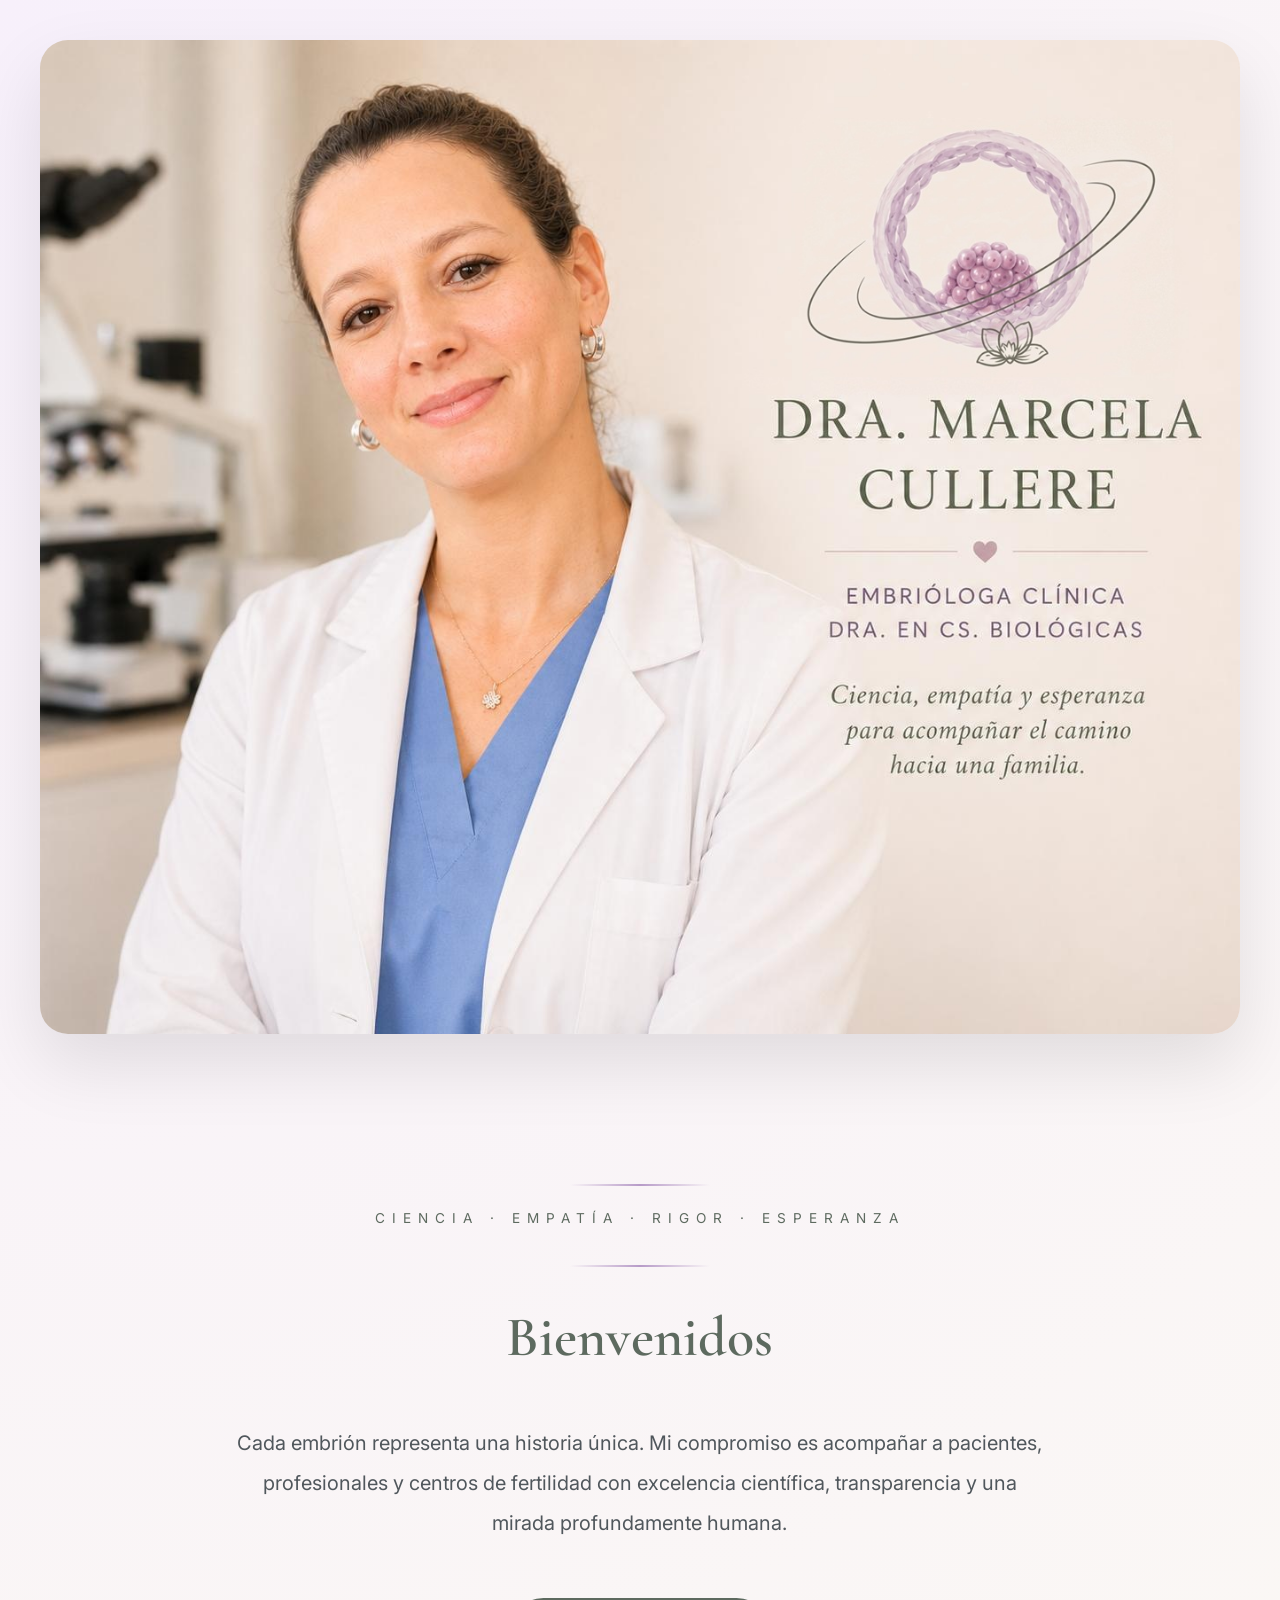
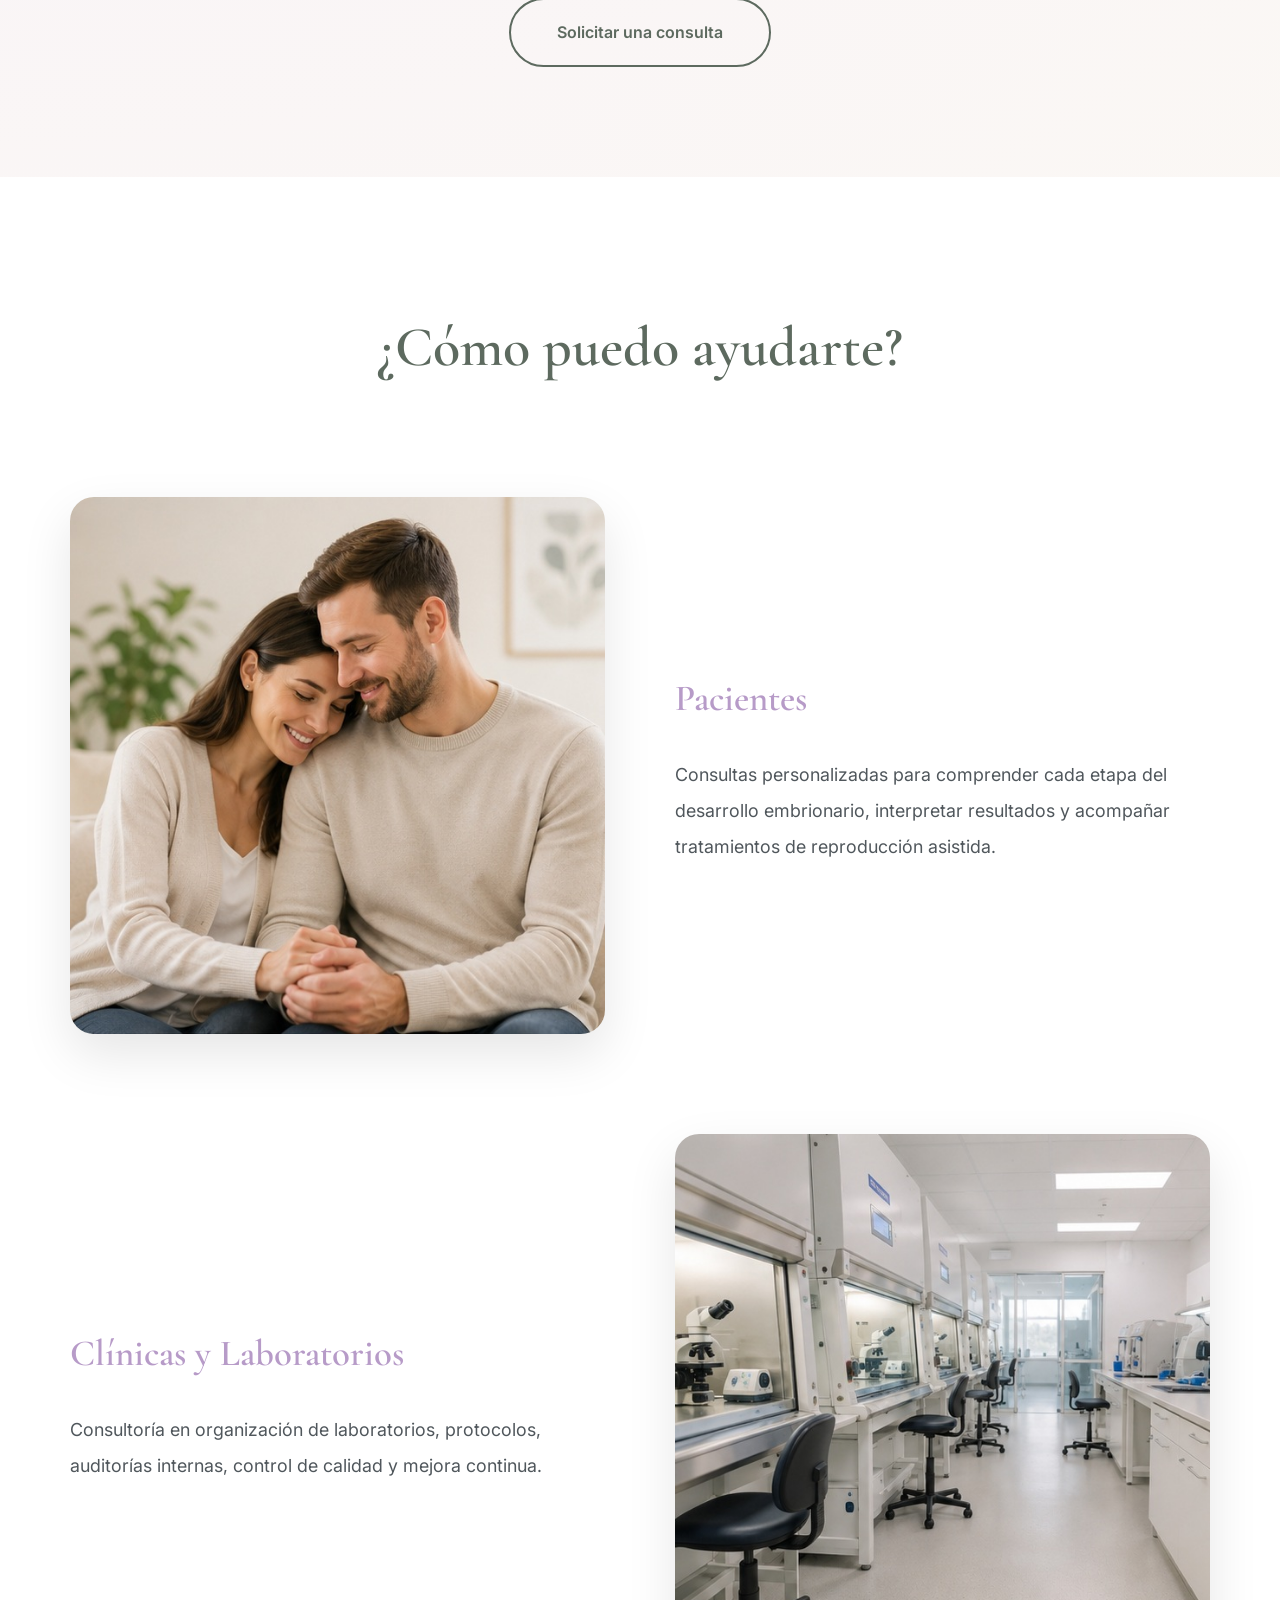
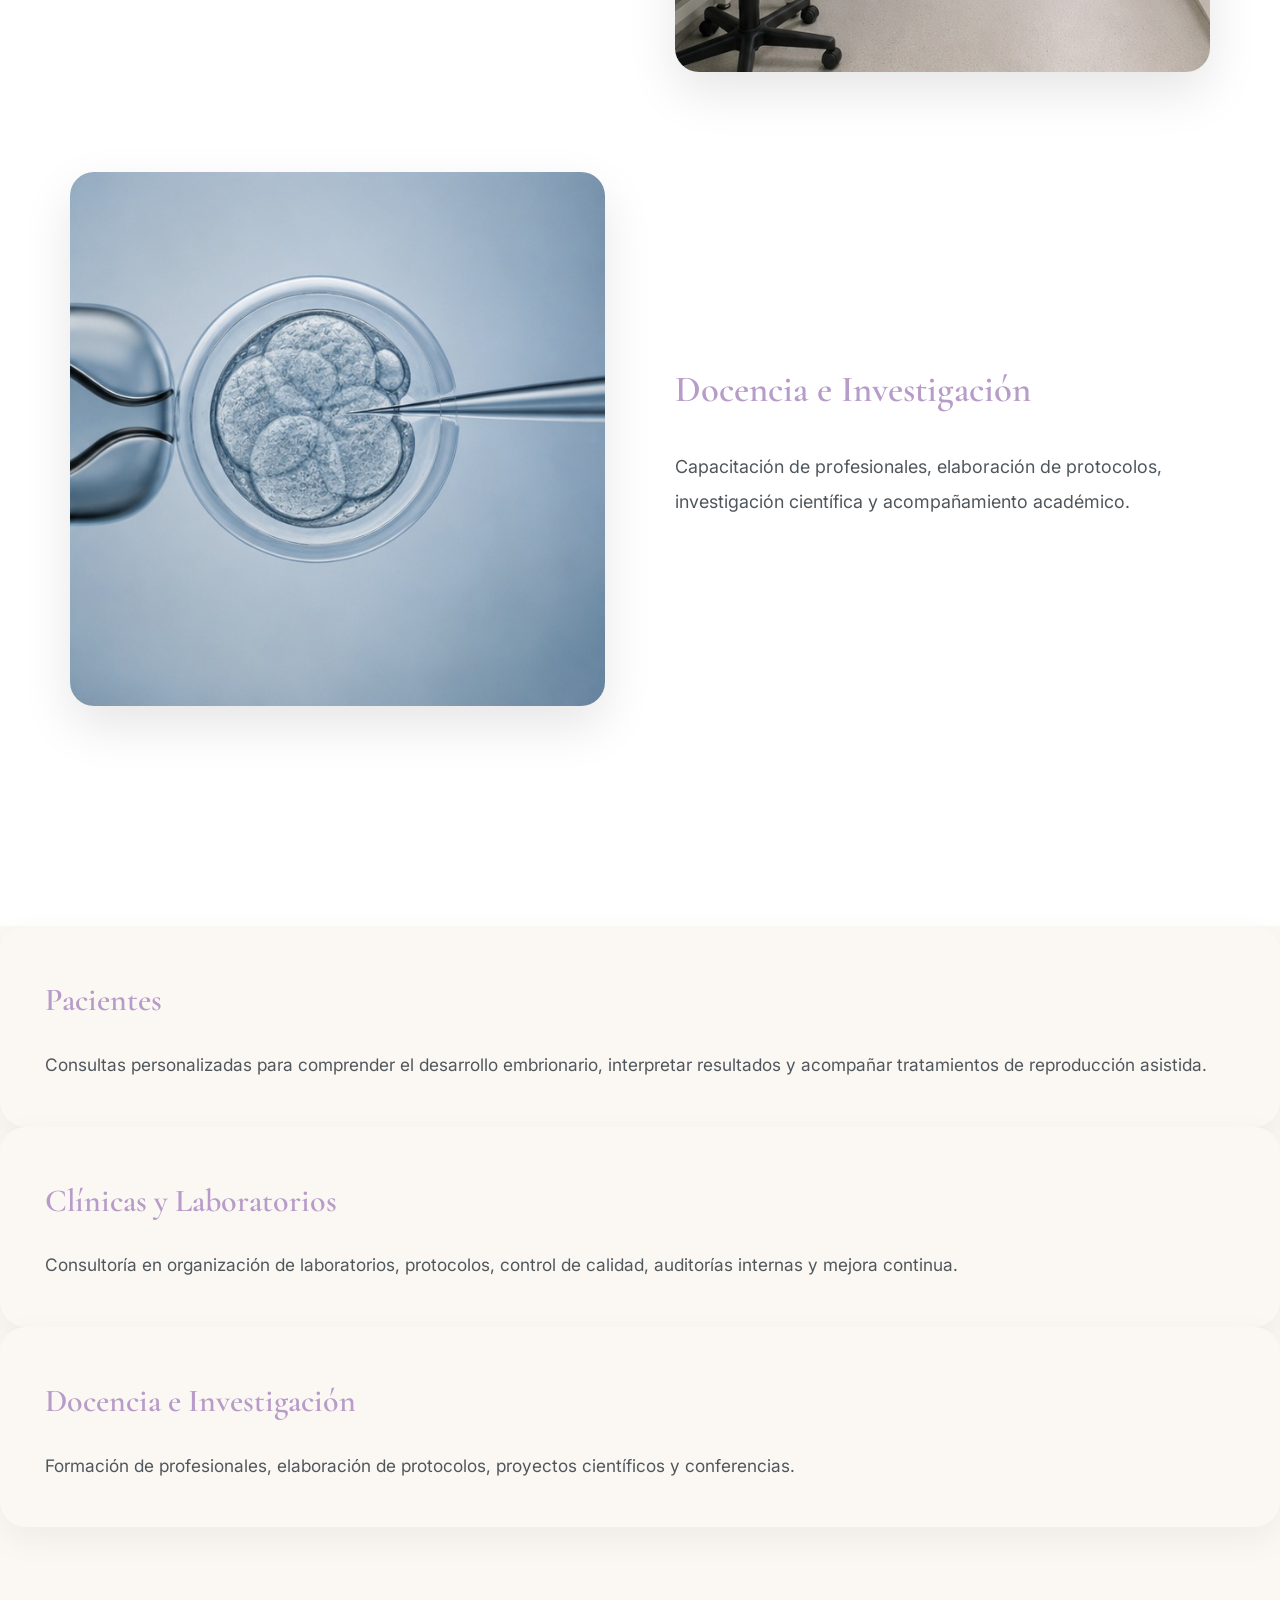
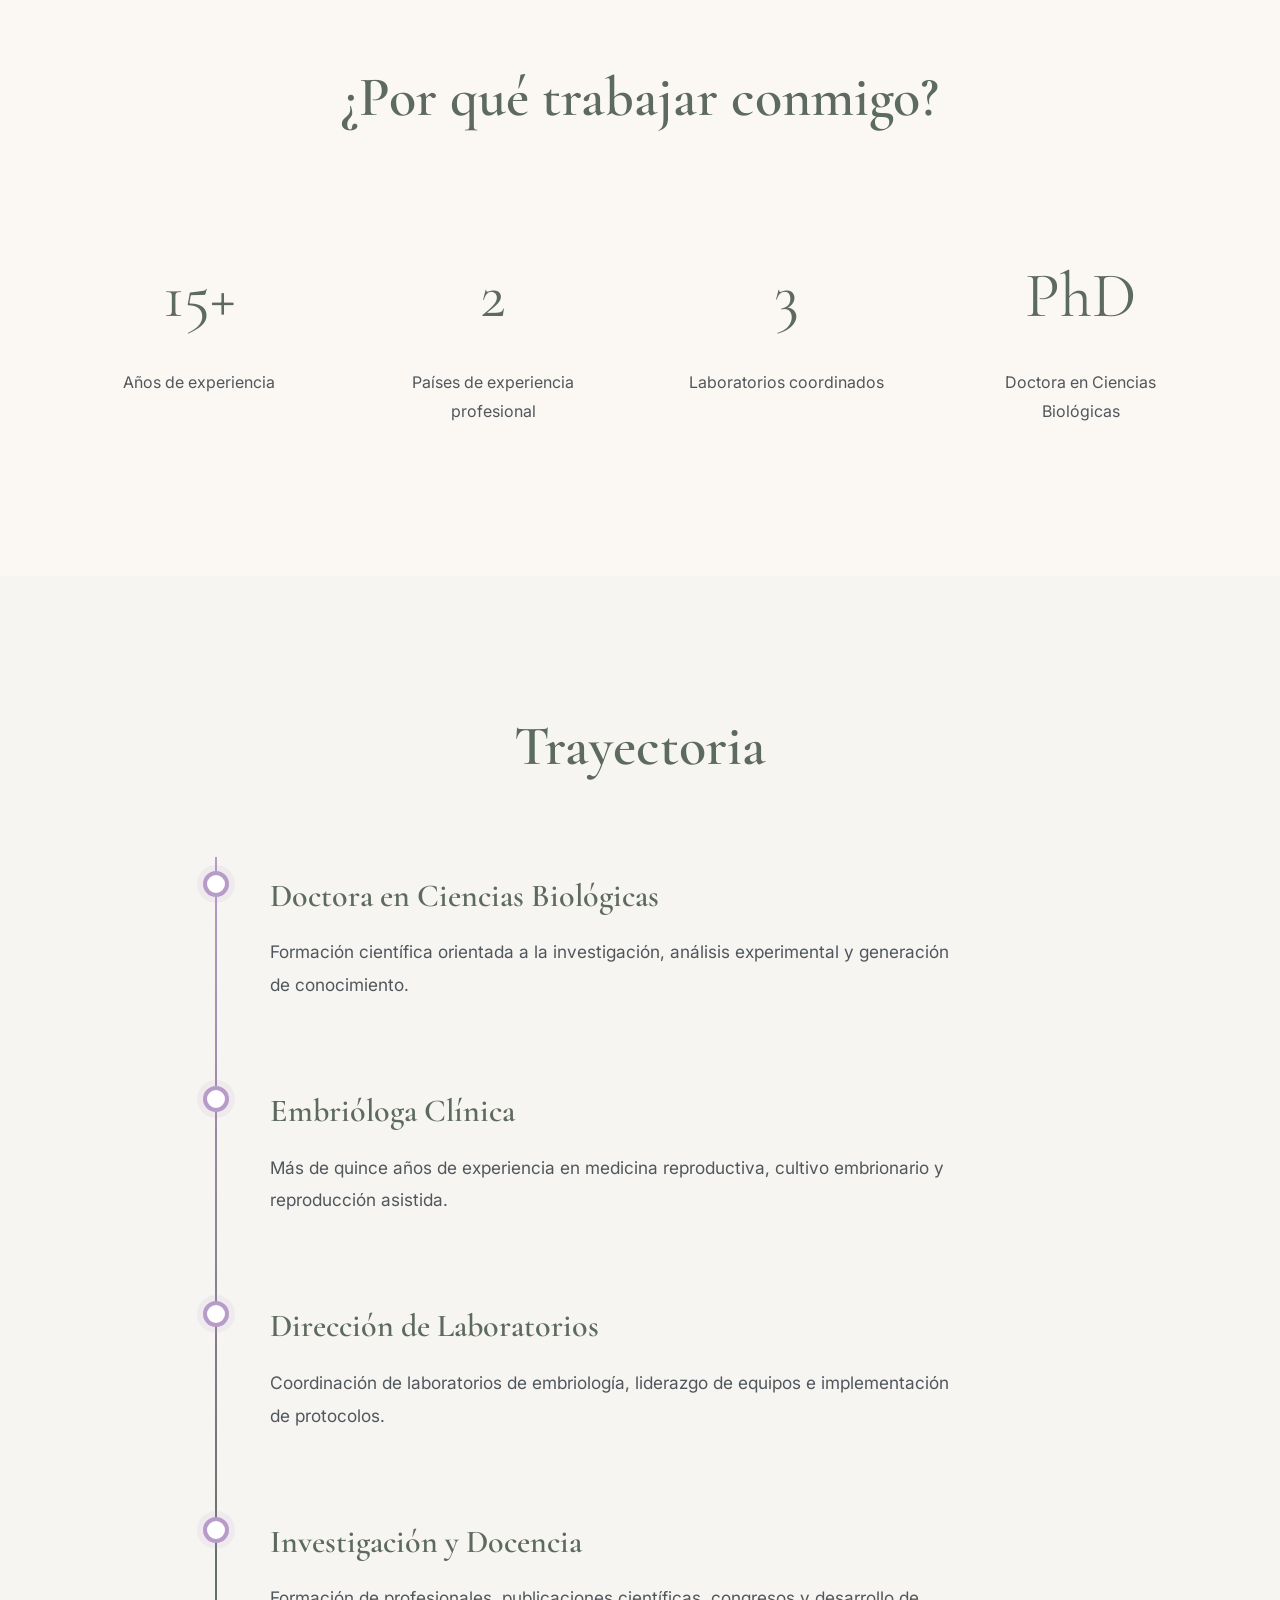
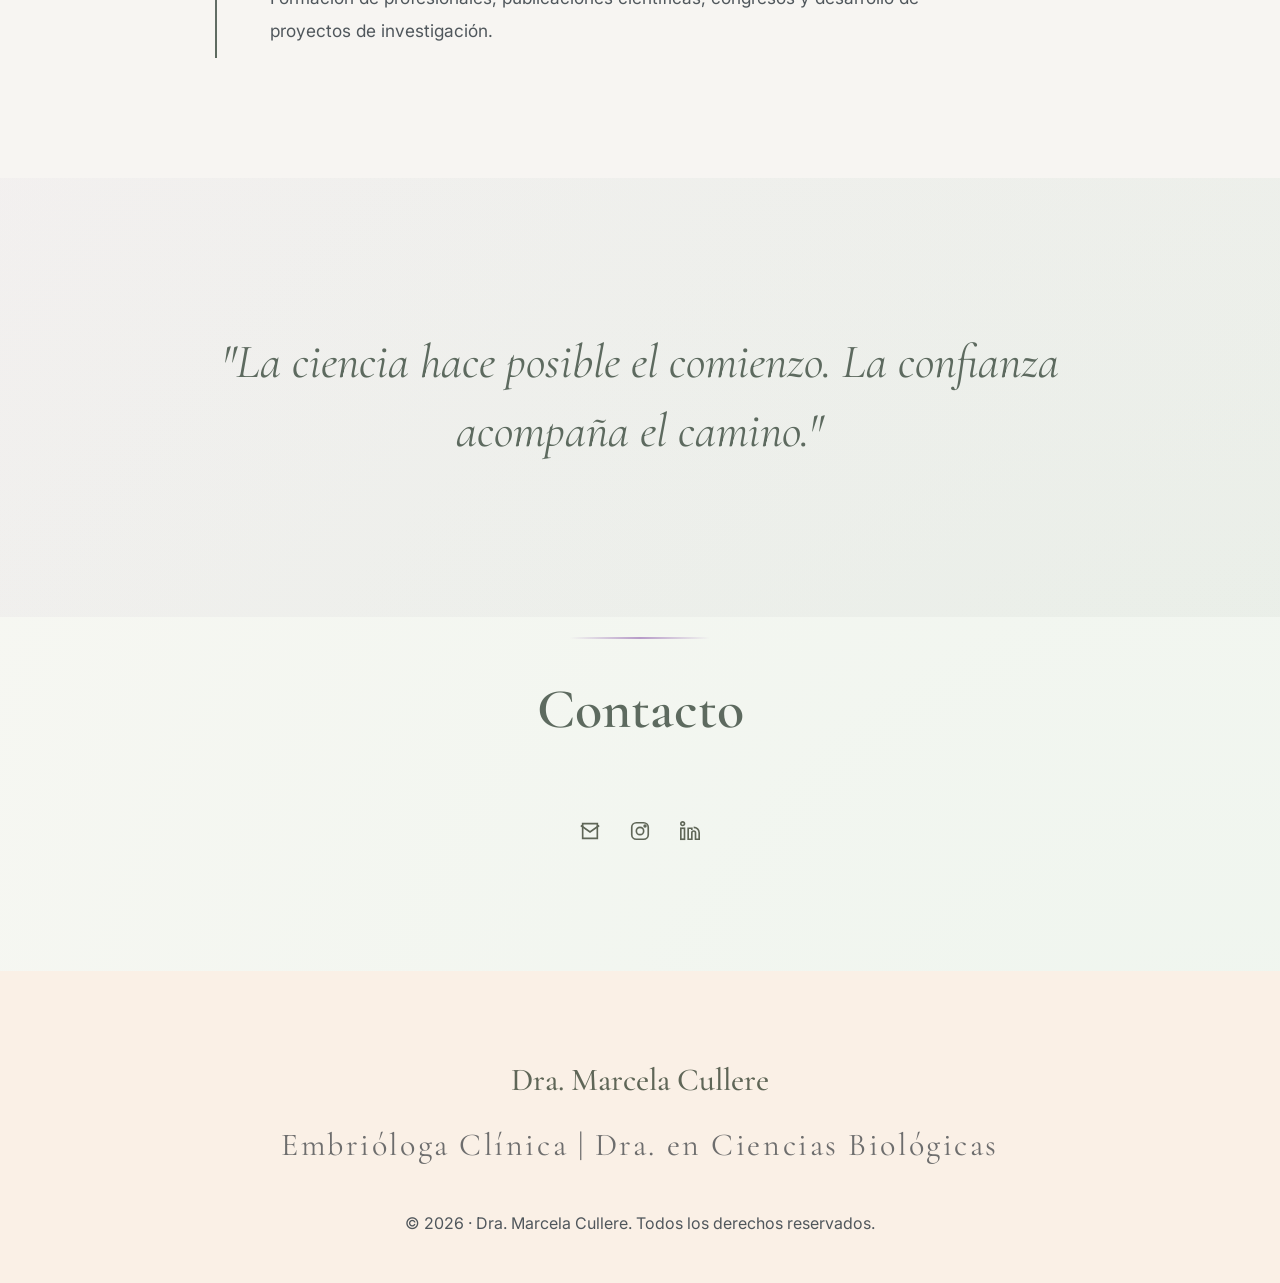
==== index.html @ 0f0b1f69 "Versión 1.0 de la web" ====
<!DOCTYPE html>
<html lang="es">

<head>

    <meta charset="UTF-8">
    <meta name="viewport" content="width=device-width, initial-scale=1.0">

    <title>Dra. Marcela Cullere | Embrióloga Clínica</title>

    <meta name="description"
        content="Embrióloga Clínica y Doctora en Ciencias Biológicas. Consultas para pacientes, asesoría a centros de fertilidad, docencia e investigación.">

    <link rel="stylesheet" href="style.css">

    <link rel="icon" href="img/logo.png">

    <link rel="preconnect" href="https://fonts.googleapis.com">
    <link rel="preconnect" href="https://fonts.gstatic.com" crossorigin>

    <link
        href="https://fonts.googleapis.com/css2?family=Cormorant+Garamond:wght@400;500;600;700&family=Inter:wght@300;400;500;600&display=swap"
        rel="stylesheet">

</head>

<body>

<!-- ================= HERO ================= -->

<section class="hero">

    <img src="img/hero.jpg" alt="Dra. Marcela Cullere" class="hero-image">

</section>

<!-- ================= INTRO ================= -->

<section class="intro">

    <div class="container">

        <div class="line"></div>

        <p class="eyebrow">

            CIENCIA · EMPATÍA · RIGOR · ESPERANZA

        </p>

        <div class="line"></div>

        <h2>Bienvenidos</h2>

        <p class="lead">

            Cada embrión representa una historia única.

            Mi compromiso es acompañar a pacientes, profesionales y centros de fertilidad
            con excelencia científica, transparencia y una mirada profundamente humana.

        </p>

        <a href="#contacto" class="button">

            Solicitar una consulta

        </a>

    </div>

</section>

<!-- ================= SERVICIOS ================= -->

<section class="services">

<div class="container">

<h2>¿Cómo puedo ayudarte?</h2>

<div class="service-row">

    <div class="service-image">

        <img src="img/couple.jpg" alt="Pareja">

    </div>

    <div class="service-text">

        <h3>Pacientes</h3>

        <p>

Consultas personalizadas para comprender cada etapa del desarrollo embrionario, interpretar resultados y acompañar tratamientos de reproducción asistida.

        </p>

    </div>

</div>


<div class="service-row reverse">

    <div class="service-image">

        <img src="img/laboratory.jpg" alt="Laboratorio">

    </div>

    <div class="service-text">

        <h3>Clínicas y Laboratorios</h3>

        <p>

Consultoría en organización de laboratorios, protocolos, auditorías internas, control de calidad y mejora continua.

        </p>

    </div>

</div>


<div class="service-row">

    <div class="service-image">

        <img src="img/embryo.jpg" alt="Embriología">

    </div>

    <div class="service-text">

        <h3>Docencia e Investigación</h3>

        <p>

Capacitación de profesionales, elaboración de protocolos, investigación científica y acompañamiento académico.

        </p>

    </div>

</div>

</div>

</section>

            <article class="service">

                <h3>Pacientes</h3>

                <p>

                    Consultas personalizadas para comprender el desarrollo embrionario,
                    interpretar resultados y acompañar tratamientos de reproducción asistida.

                </p>

            </article>

            <article class="service">

                <h3>Clínicas y Laboratorios</h3>

                <p>

                    Consultoría en organización de laboratorios, protocolos,
                    control de calidad, auditorías internas y mejora continua.

                </p>

            </article>

            <article class="service">

                <h3>Docencia e Investigación</h3>

                <p>

                    Formación de profesionales, elaboración de protocolos,
                    proyectos científicos y conferencias.

                </p>

            </article>

        </div>

    </div>

</section>

<!-- ================= DESTACADOS ================= -->

<section class="highlights">

    <div class="container">

        <h2>¿Por qué trabajar conmigo?</h2>

        <div class="numbers">

            <div>

                <span>15+</span>

                <p>Años de experiencia</p>

            </div>

            <div>

                <span>2</span>

                <p>Países de experiencia profesional</p>

            </div>

            <div>

                <span>3</span>

                <p>Laboratorios coordinados</p>

            </div>

            <div>

                <span>PhD</span>

                <p>Doctora en Ciencias Biológicas</p>

            </div>

        </div>

    </div>

</section>

<!-- ================= TRAYECTORIA ================= -->

<section class="experience">

    <div class="container">

        <h2>Trayectoria</h2>

        <div class="timeline">

            <div class="timeline-item">

                <h3>Doctora en Ciencias Biológicas</h3>

                <p>

                    Formación científica orientada a la investigación,
                    análisis experimental y generación de conocimiento.

                </p>

            </div>

            <div class="timeline-item">

                <h3>Embrióloga Clínica</h3>

                <p>

                    Más de quince años de experiencia en medicina reproductiva,
                    cultivo embrionario y reproducción asistida.

                </p>

            </div>

            <div class="timeline-item">

                <h3>Dirección de Laboratorios</h3>

                <p>

                    Coordinación de laboratorios de embriología,
                    liderazgo de equipos e implementación de protocolos.

                </p>

            </div>

            <div class="timeline-item">

                <h3>Investigación y Docencia</h3>

                <p>

                    Formación de profesionales, publicaciones científicas,
                    congresos y desarrollo de proyectos de investigación.

                </p>

            </div>

        </div>

    </div>

</section>

<!-- ================= FILOSOFÍA ================= -->

<section class="quote">

    <div class="container">

        <blockquote>

            "La ciencia hace posible el comienzo.
            La confianza acompaña el camino."

        </blockquote>

    </div>

</section>

<!-- ================= CONTACTO ================= -->

</p>

        <div class="line"></div>

        <h2>Contacto</h2>

        <p class="lead">


<div class="social-links">

    <a href="mailto:marcela.cullere@gmail.com" target="_blank" aria-label="Email">

        <!-- MAIL -->
        <svg xmlns="http://www.w3.org/2000/svg" width="22" height="22"
        fill="none" viewBox="0 0 24 24"
        stroke="currentColor" stroke-width="1.8">

            <path d="M4 4h16v16H4z"/>
            <path d="M22 6l-10 7L2 6"/>

        </svg>

    </a>

    <a href="https://www.instagram.com/marce.cullere.embriologa/" target="_blank">

        <!-- INSTAGRAM -->
        <svg xmlns="http://www.w3.org/2000/svg"
        width="22"
        height="22"
        fill="none"
        viewBox="0 0 24 24"
        stroke="currentColor"
        stroke-width="1.8">

            <rect x="3" y="3" width="18" height="18" rx="5"/>

            <circle cx="12" cy="12" r="4"/>

            <circle cx="17.5" cy="6.5" r="1"/>

        </svg>

    </a>

    <a href="https://www.linkedin.com/in/marcela-elena-cullere-21998411/" target="_blank">

        <!-- LINKEDIN -->
        <svg xmlns="http://www.w3.org/2000/svg"
        width="22"
        height="22"
        fill="none"
        viewBox="0 0 24 24"
        stroke="currentColor"
        stroke-width="1.8">

            <path d="M16 8a6 6 0 016 6v7h-4v-7a2 2 0 00-2-2 2 2 0 00-2 2v7h-4V9h4v2"/>

            <rect x="2" y="9" width="4" height="12"/>

            <circle cx="4" cy="4" r="2"/>

        </svg>

    </a>

</div>

<!-- ================= FOOTER ================= -->

<footer class="footer">


    <h3>Dra. Marcela Cullere</h3>

    <p>Embrióloga Clínica | Dra. en Ciencias Biológicas</p>

 

        

        © 2026 · Dra. Marcela Cullere. Todos los derechos reservados.
    </div>

</footer>
---- style.css ----
/*==========================================================
DRA. MARCELA CULLERE
Version 3.0
==========================================================*/

/*------------------------
RESET
------------------------*/

*{
    margin:0;
    padding:0;
    box-sizing:border-box;
}

html{

    scroll-behavior:smooth;

}

:root{

    --verde:#5d6a5f;
    --verde-claro:#8b9b8e;

    --lila:#b79bc8;
    --lavanda:#ede8f5;

    --rosa:#d8bcc8;

    --crema:#fbf8f4;

    --gris:#50575c;

    --gris-claro:#777;

    --blanco:#ffffff;

    --max-width:1200px;

}

body{

    font-family:'Inter',sans-serif;

    color:var(--gris);

    background:

    radial-gradient(circle at top left,#f7f0fb 0%,transparent 30%),

    radial-gradient(circle at bottom right,#eef5ee 0%,transparent 30%),

    var(--crema);

    line-height:1.8;

    overflow-x:hidden;

}

img{

    display:block;

    max-width:100%;

}

a{

    text-decoration:none;

}

.container{

    width:min(92%,var(--max-width));

    margin:auto;

}

/*==========================================================
TIPOGRAFÍA
==========================================================*/

h1,
h2,
h3{

    font-family:'Cormorant Garamond',serif;

    font-weight:600;

    color:var(--verde);

}

h2{

    font-size:3.5rem;

    text-align:center;

    margin-bottom:60px;

}

p{

    font-size:1.08rem;

    color:var(--gris);

}

/*==========================================================
HERO
==========================================================*/

.hero{

    width:100%;

    min-height:100vh;

    display:flex;

    align-items:center;

    justify-content:center;

    padding:40px 40px 20px;

}

.hero-image{

    width:min(1300px,95vw);

    border-radius:28px;

    box-shadow:

    0 30px 70px rgba(0,0,0,.10);

}

/*==========================================================
INTRO
==========================================================*/

.intro{

    padding:110px 20px;

    text-align:center;

}

.line{

    width:140px;

    height:2px;

    margin:20px auto;

    background:

    linear-gradient(to right,

    transparent,

    var(--lila),

    transparent);

}

.eyebrow{

    letter-spacing:7px;

    font-size:.85rem;

    color:var(--verde);

    margin:20px 0 35px;

}

.intro h2{

    margin-bottom:35px;

}

.lead{

    max-width:820px;

    margin:auto;

    font-size:1.25rem;

    line-height:2;

}

.button{

    display:inline-block;

    margin-top:55px;

    padding:18px 46px;

    border-radius:60px;

    border:2px solid var(--verde);

    color:var(--verde);

    font-weight:600;

    transition:.35s;

}

.button:hover{

    background:var(--verde);

    color:white;

    transform:translateY(-4px);

    box-shadow:0 15px 35px rgba(0,0,0,.12);

}

/*==========================================================
SERVICIOS
==========================================================*/

.services{

    padding:120px 20px;

    background:white;

}

.services-grid{

    display:grid;

    grid-template-columns:

    repeat(auto-fit,minmax(300px,1fr));

    gap:40px;

}

.service{

    background:var(--crema);

    border-radius:26px;

    padding:45px;

    transition:.35s;

    box-shadow:

    0 12px 35px rgba(0,0,0,.05);

}

.service:hover{

    transform:translateY(-10px);

}

.service h3{

    font-size:2rem;

    color:var(--lila);

    margin-bottom:20px;

}

.service p{

    line-height:1.9;

}

/*==========================================================
DESTACADOS
==========================================================*/

.highlights{

    padding:120px 20px;

}

.numbers{

    display:grid;

    grid-template-columns:

    repeat(auto-fit,minmax(180px,1fr));

    gap:35px;

    text-align:center;

}

.numbers div{

    padding:30px;

}

.numbers span{

    display:block;

    font-family:'Cormorant Garamond',serif;

    font-size:4rem;

    color:var(--verde);

    margin-bottom:15px;

}

.numbers p{

    font-size:1rem;

}

/*==========================================================
TRAYECTORIA
==========================================================*/

.experience{

    padding:120px 20px;

    background:#f7f5f2;

}

.timeline{

    position:relative;

    max-width:900px;

    margin:auto;

}

.timeline::before{

    content:"";

    position:absolute;

    left:25px;

    top:0;

    bottom:0;

    width:2px;

    background:linear-gradient(var(--lila),var(--verde));

}

.timeline-item{

    position:relative;

    margin-left:80px;

    margin-bottom:60px;

    padding:10px 0;

}

.timeline-item:last-child{

    margin-bottom:0;

}

.timeline-item::before{

    content:"";

    position:absolute;

    left:-67px;

    top:14px;

    width:18px;

    height:18px;

    border-radius:50%;

    background:white;

    border:4px solid var(--lila);

    box-shadow:0 0 0 6px rgba(183,155,200,.12);

}

.timeline-item h3{

    font-size:2rem;

    margin-bottom:12px;

}

.timeline-item p{

    line-height:1.9;

    max-width:700px;

}

/*==========================================================
FILOSOFÍA
==========================================================*/

.quote{

    padding:150px 20px;

    text-align:center;

    background:
    linear-gradient(
    135deg,
    rgba(183,155,200,.08),
    rgba(93,106,95,.05)
    );

}

.quote blockquote{

    max-width:900px;

    margin:auto;

    font-family:'Cormorant Garamond',serif;

    font-size:3rem;

    line-height:1.45;

    color:var(--verde);

    font-style:italic;

}

/*==========================================================
CONTACTO
==========================================================*/

.contact{

    padding:120px 20px;

    background:white;

    text-align:center;

}

.contact p{

    max-width:700px;

    margin:0 auto 50px;

}

.contact-links{

    display:flex;

    justify-content:center;

    gap:25px;

    flex-wrap:wrap;

}

.contact-links a{

    padding:16px 30px;

    border-radius:50px;

    border:2px solid var(--lila);

    color:var(--verde);

    transition:.3s;

    font-weight:500;

}

.contact-links a:hover{

    background:var(--lila);

    color:white;

}

/*==========================================================
FOOTER
==========================================================*/

footer{

    padding:80px 20px;

    text-align:center;

    background:#f5f3ef;

}

footer img{

    width:90px;

    margin:0 auto 25px;

    opacity:.95;

}

footer p{

    font-family:'Cormorant Garamond',serif;

    font-size:2rem;

    color:var(--verde);

    margin-bottom:8px;

}

footer span{

    display:block;

    color:var(--gris-claro);

    margin-bottom:35px;

}

footer small{

    color:#999;

    font-size:.9rem;

}

/*==========================================================
ANIMACIONES
==========================================================*/

.hero-image,
.service,
.timeline-item,
.numbers div{

    transition:.35s ease;

}

.hero-image:hover{

    transform:scale(1.01);

}

.service:hover{

    box-shadow:0 22px 50px rgba(0,0,0,.10);

}

.timeline-item:hover{

    transform:translateX(6px);

}

/*==========================================================
RESPONSIVE
==========================================================*/

@media(max-width:900px){

    h2{

        font-size:2.6rem;

    }

    .quote blockquote{

        font-size:2.2rem;

    }

    .timeline::before{

        left:14px;

    }

    .timeline-item{

        margin-left:55px;

    }

    .timeline-item::before{

        left:-44px;

    }

}

@media(max-width:600px){

    .hero{

        padding:15px;

        min-height:auto;

    }

    .hero-image{

        width:100%;

        border-radius:18px;

    }

    .intro{

        padding:80px 20px;

    }

    .lead{

        font-size:1.08rem;

    }

    .services,
    .experience,
    .contact,
    .highlights{

        padding:80px 20px;

    }

    .numbers{

        grid-template-columns:1fr 1fr;

    }

    .quote{

        padding:90px 20px;

    }

    .quote blockquote{

        font-size:1.8rem;

    }

    .contact-links{

        flex-direction:column;

        align-items:center;

    }

}

/*==========================
SERVICIOS V2
==========================*/

.service-row{

display:grid;

grid-template-columns:1fr 1fr;

gap:70px;

align-items:center;

margin:100px 0;

}

.reverse .service-image{

order:2;

}

.reverse .service-text{

order:1;

}

.service-image img{

width:100%;

border-radius:24px;

box-shadow:0 20px 50px rgba(0,0,0,.10);

}

.service-text h3{

font-size:2.3rem;

margin-bottom:25px;

color:var(--lila);

}

.service-text p{

font-size:1.12rem;

line-height:2;

}

@media(max-width:900px){

.service-row{

grid-template-columns:1fr;

gap:30px;

margin:70px 0;

}

.reverse .service-image{

order:1;

}

.reverse .service-text{

order:2;

}

}

.footer-logo{

width:130px !important;

background:none;

padding:0;

margin-bottom:30px;

}
.footer-subtitle{

    margin-bottom:25px;

    color:var(--gris-claro);

}

.footer-quote{

    font-family:'Cormorant Garamond',serif;

    font-size:1.8rem;

    max-width:650px;

    margin:30px auto;

    color:var(--verde);

}

.footer-social{

    display:flex;

    justify-content:center;

    gap:20px;

    margin:35px 0;

}

.footer-social a{

    width:52px;

    height:52px;

    border-radius:50%;

    border:2px solid var(--lila);

    display:flex;

    align-items:center;

    justify-content:center;

    color:var(--verde);

    font-size:22px;

    transition:.3s;

}

.footer-social a:hover{

    background:var(--lila);

    color:white;

}

box-shadow:
0 15px 35px rgba(0,0,0,.08);

transition:.4s;

.service-image:hover{
    transform:scale(1.03);
}

.social-links{

display:flex;

justify-content:center;

gap:28px;

margin:30px 0;

}

.social-links a{

color:#5f6657;

transition:.35s;

}

.social-links a:hover{

color:#c7addd;

transform:translateY(-4px);

}

/*==================================================
FOOTER
==================================================*/

.footer{

background:#faf0e6;

padding:80px 20px 45px;

text-align:center;

margin-top:120px;

}

.footer h3{

font-family:'Cormorant Garamond',serif;

font-size:2rem;

font-weight:500;

color:#5f6657;

margin-bottom:8px;

}

.footer p{

color:#6d6d6d;

letter-spacing:.08em;

margin-bottom:35px;

}

.footer-social{

display:flex;

justify-content:center;

gap:30px;

margin-bottom:35px;

}

.footer-social a{

color:#5f6657;

transition:.35s;

}

.footer-social a:hover{

color:#c5acd8;

transform:translateY(-4px);

}

.footer-copy{

font-size:.85rem;

letter-spacing:.08em;

color:#777;

}
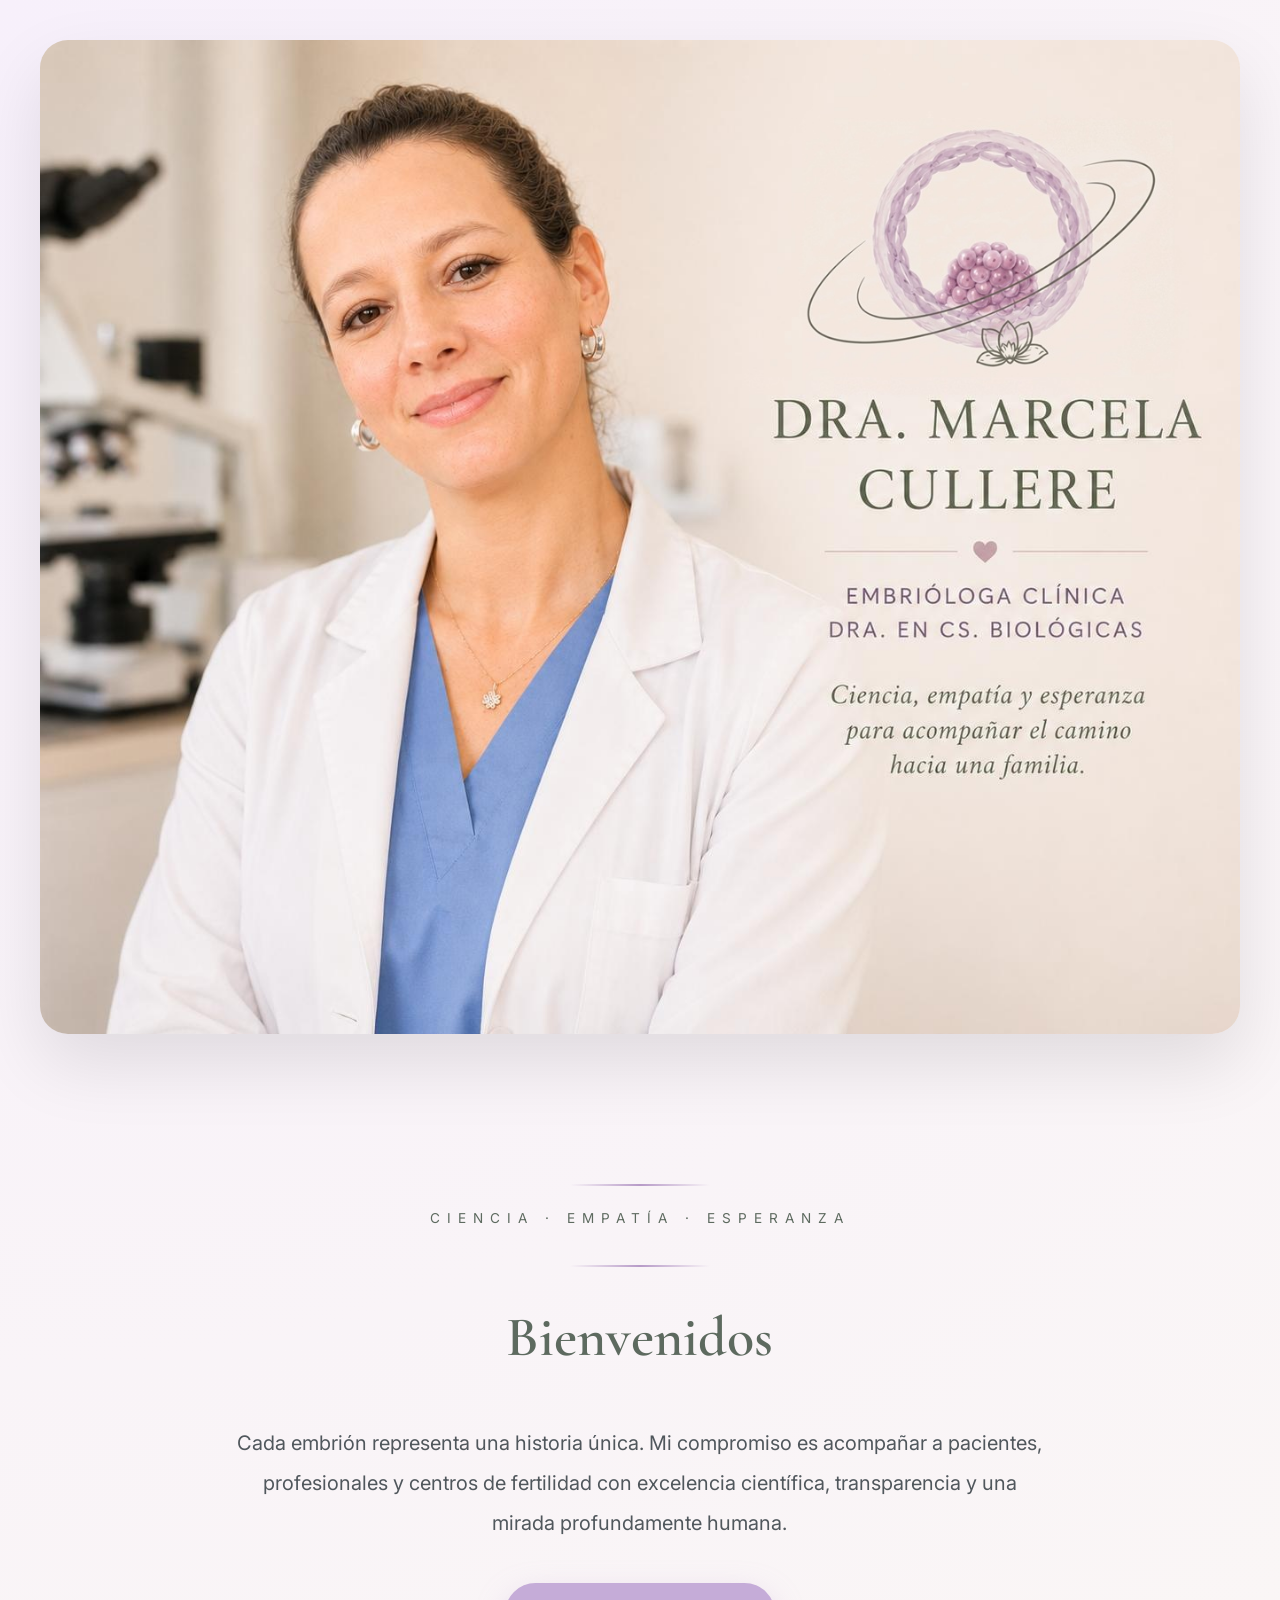
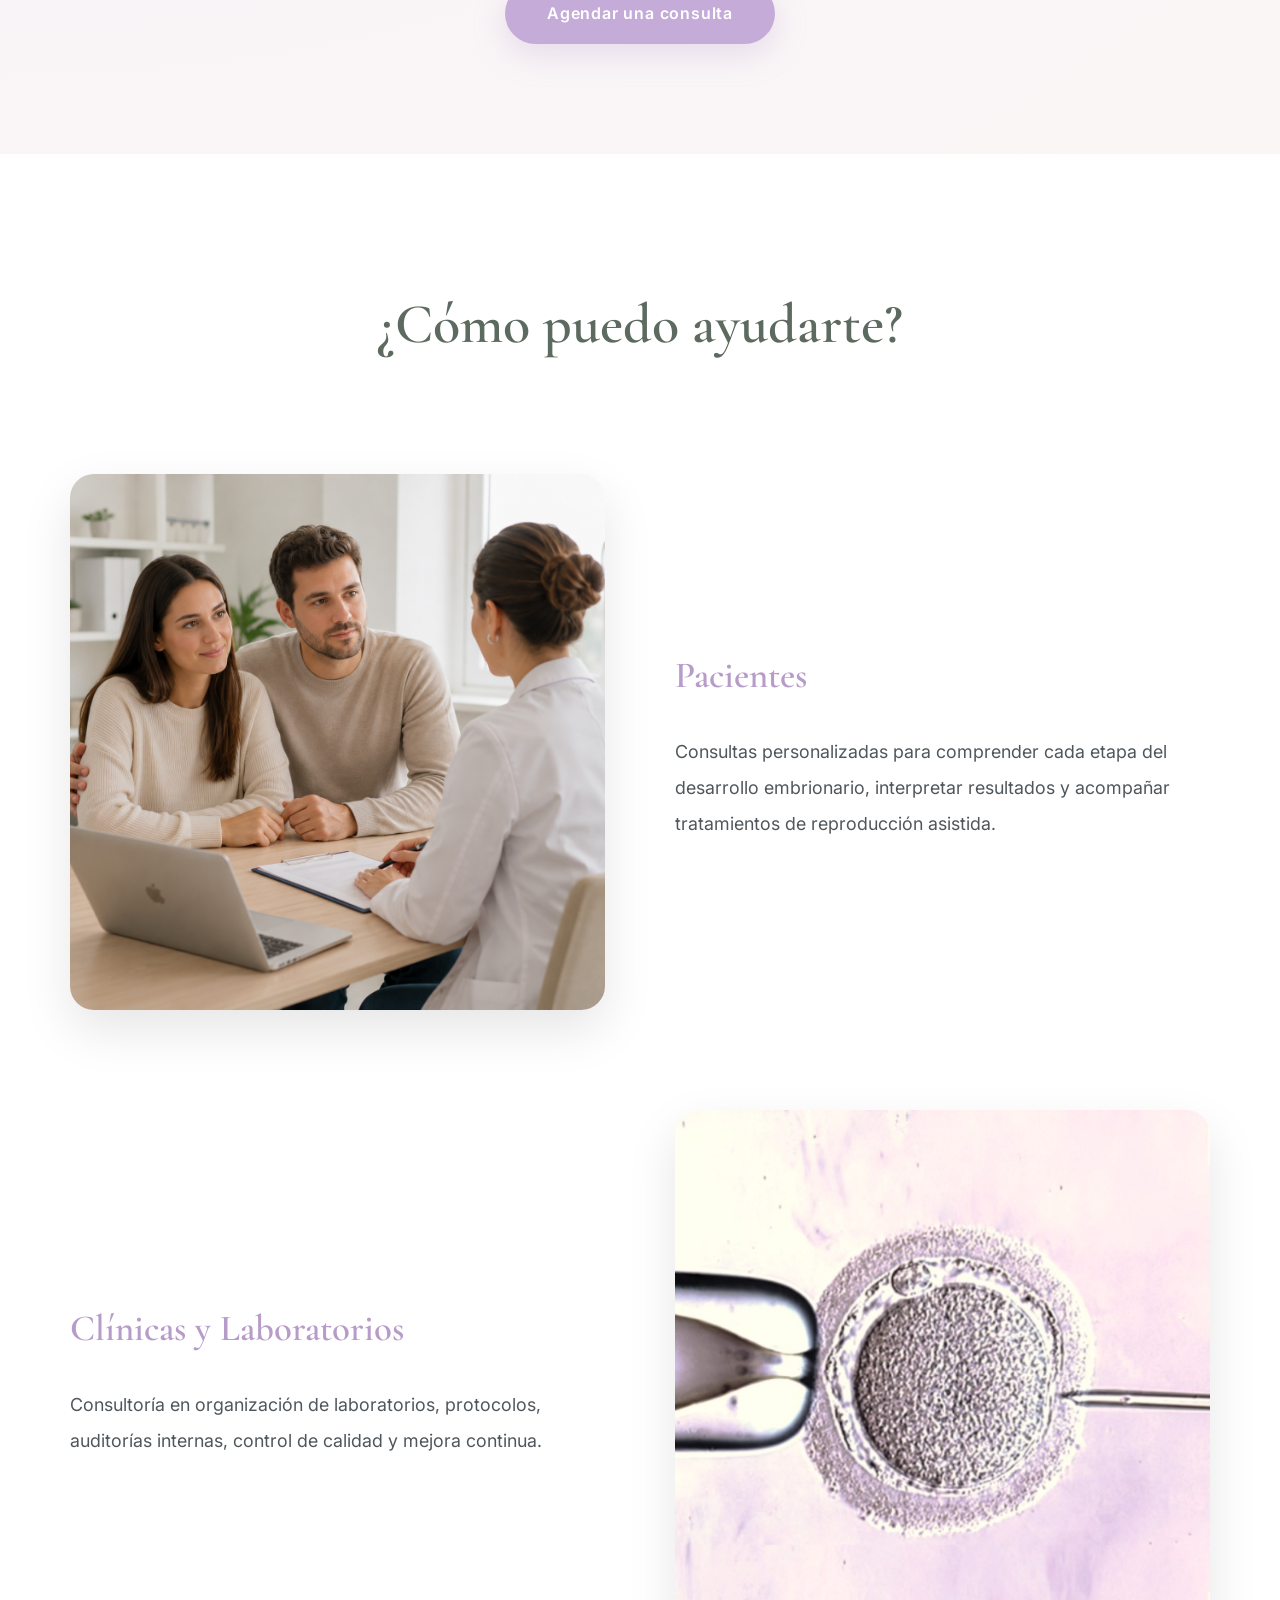
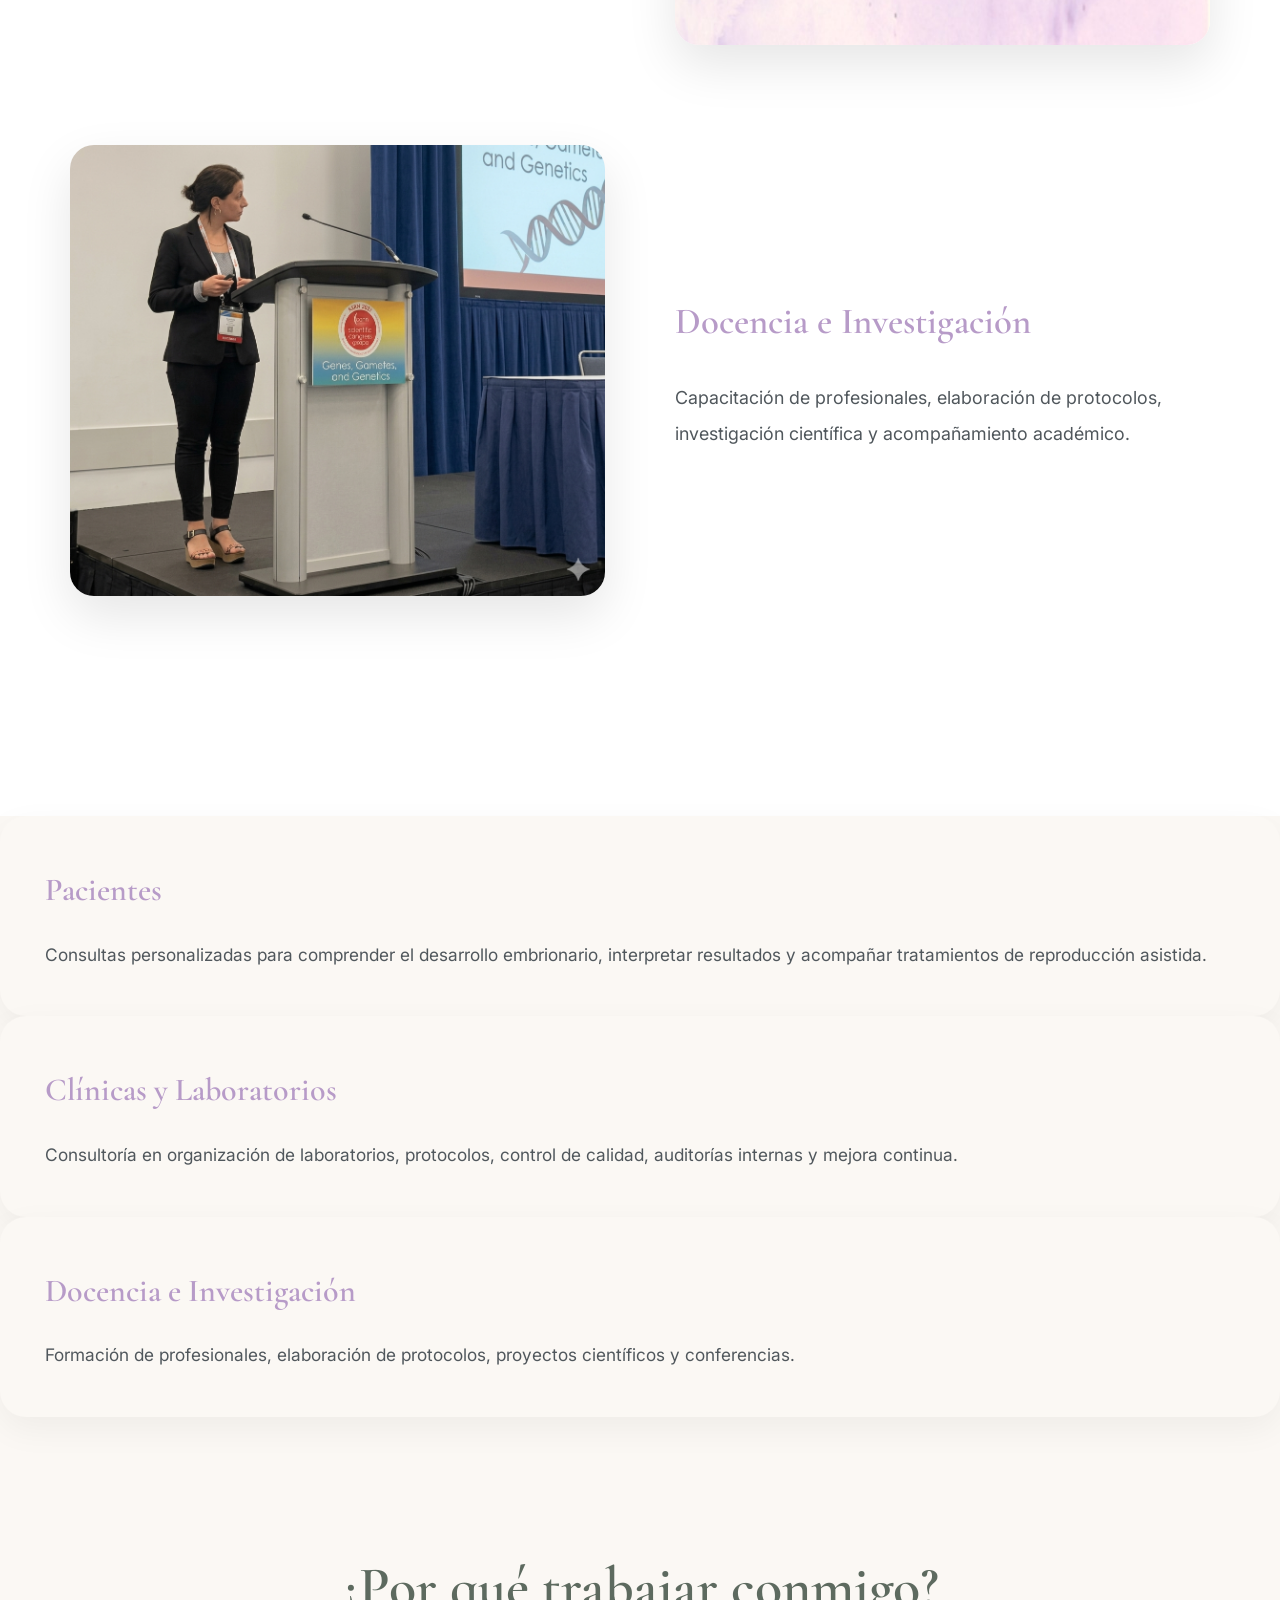
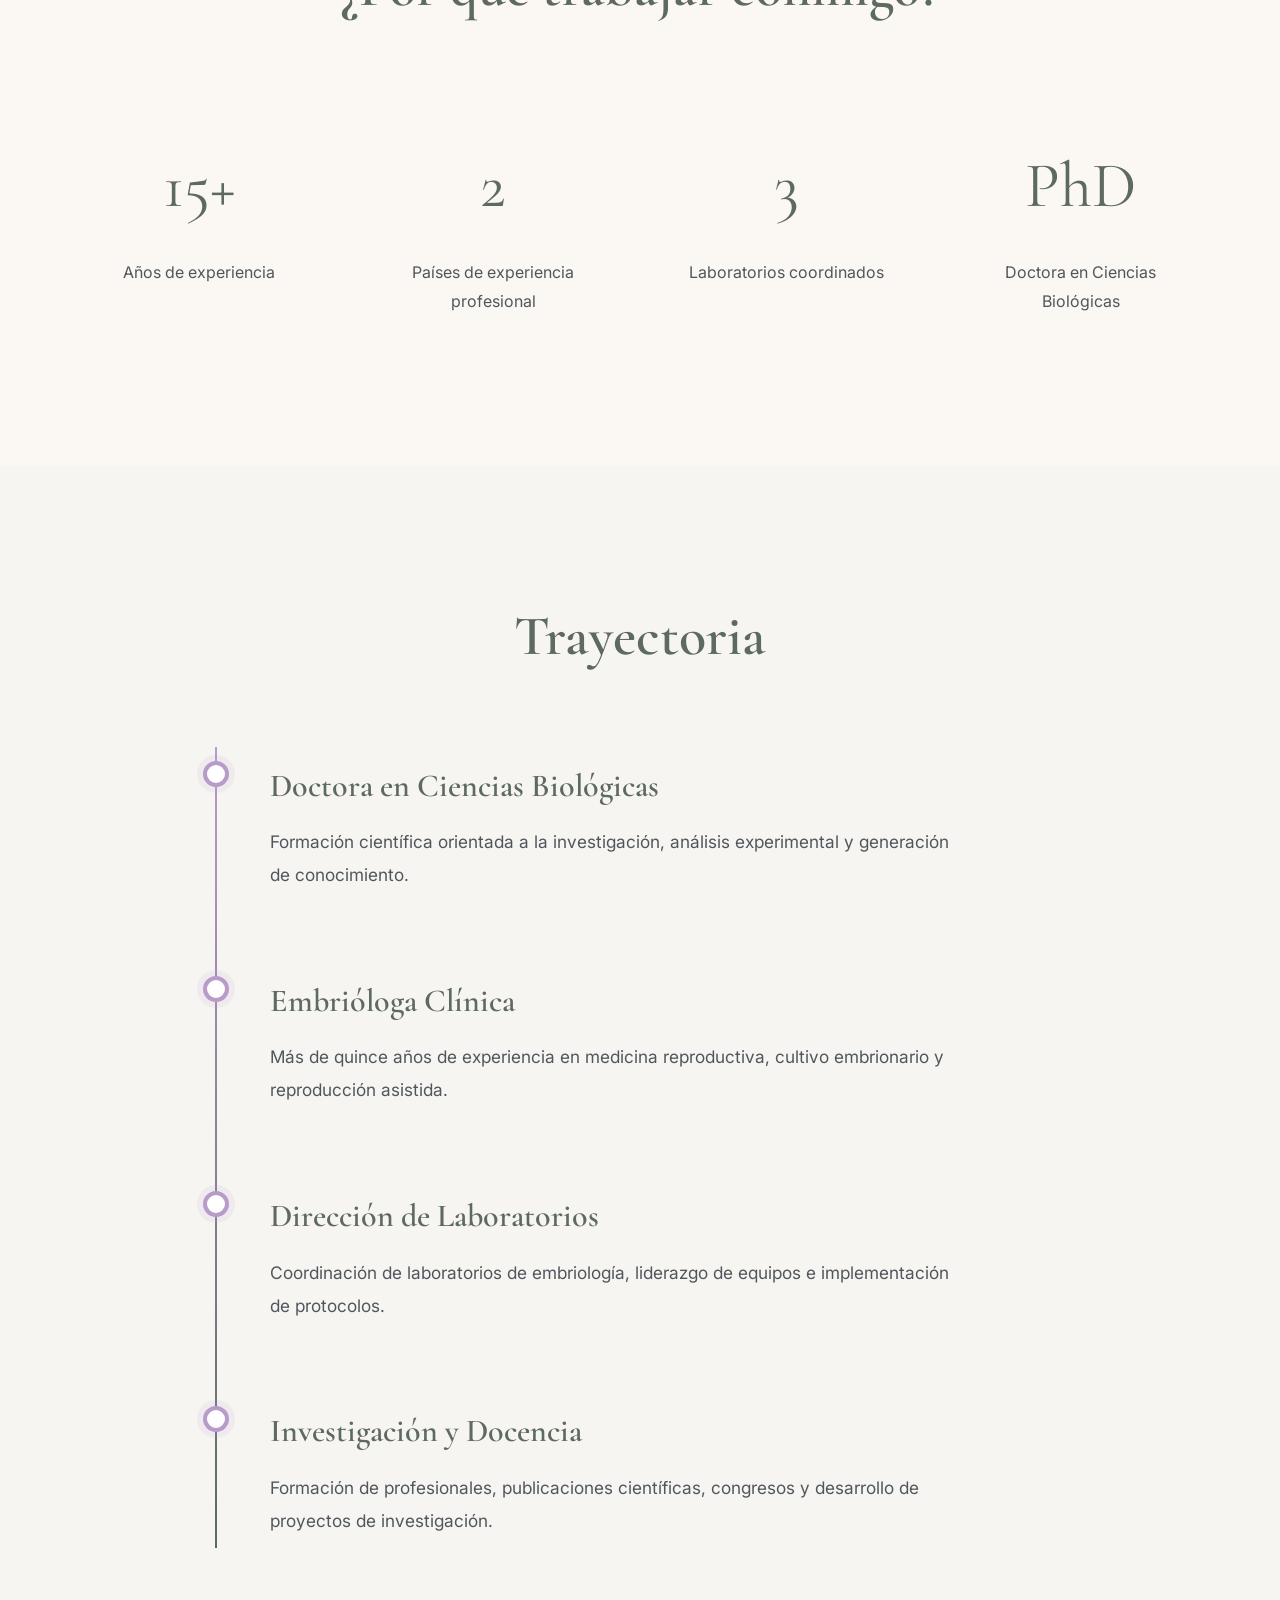
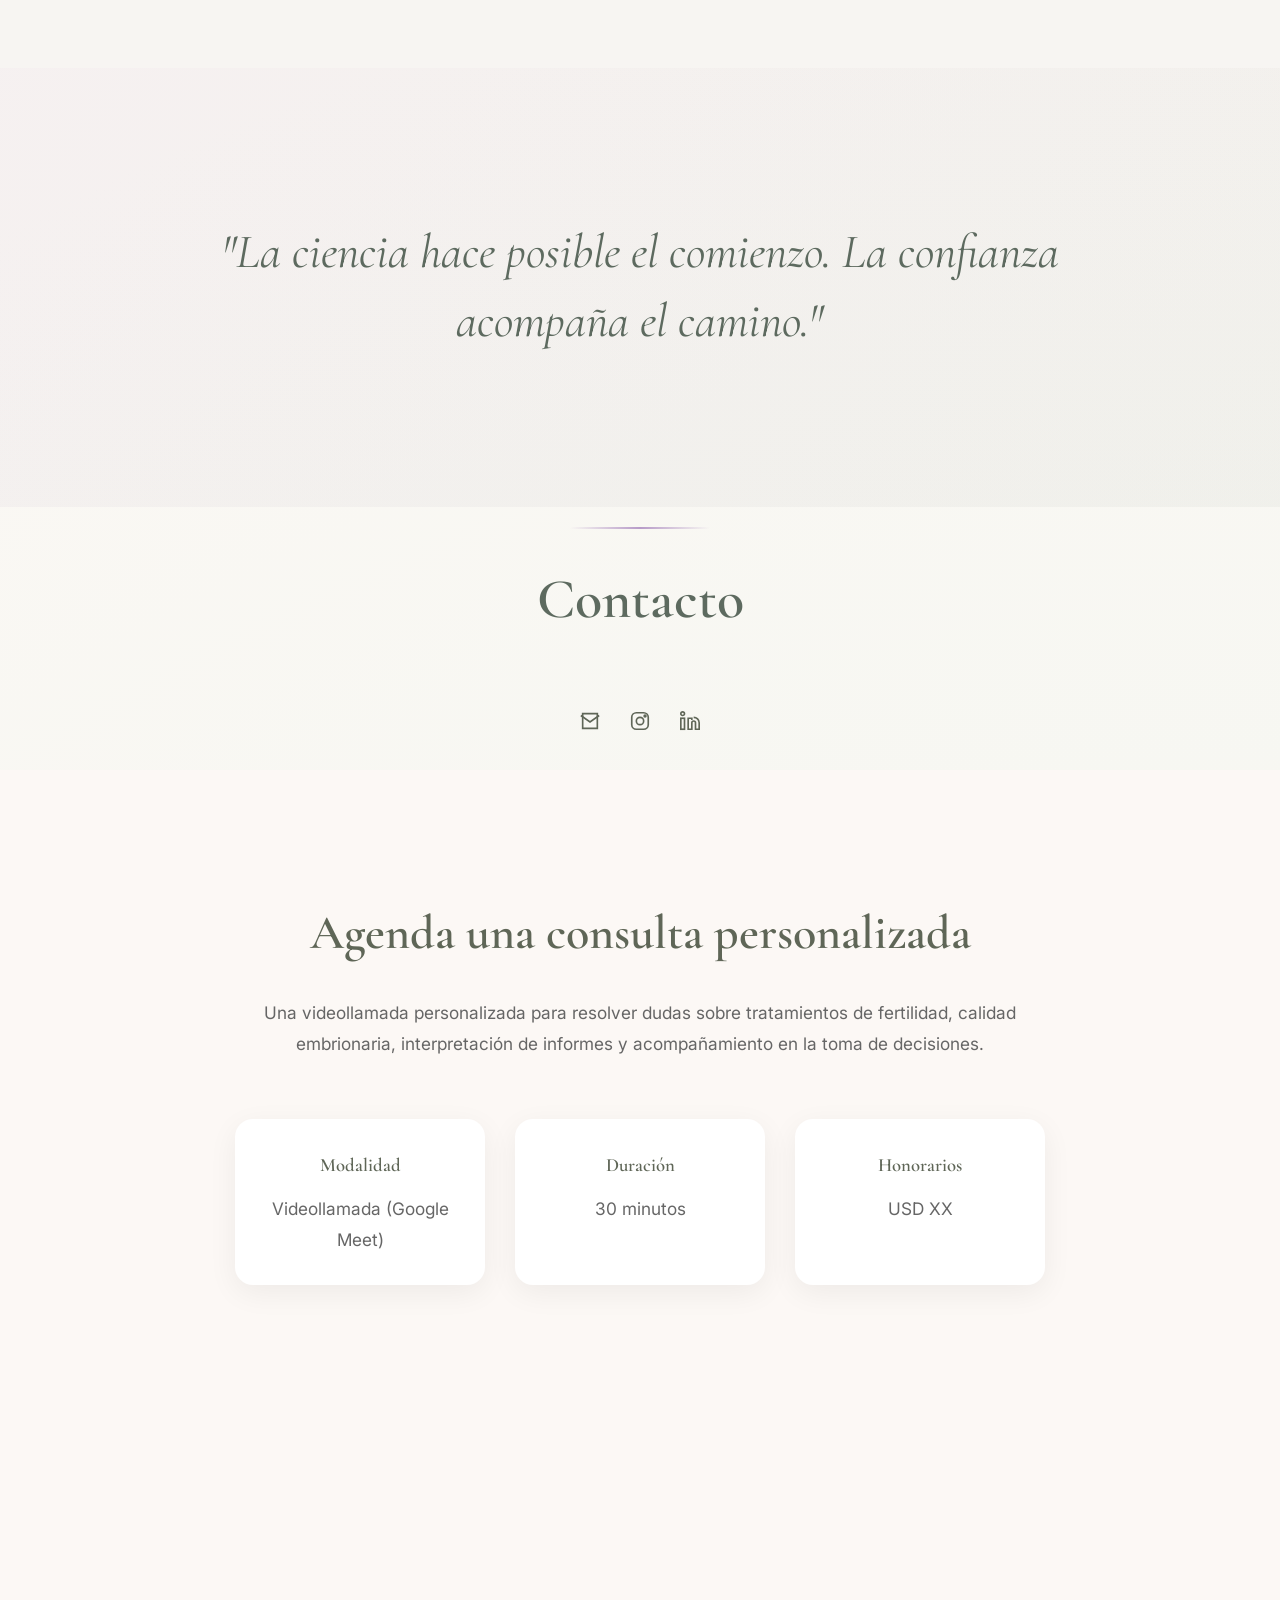
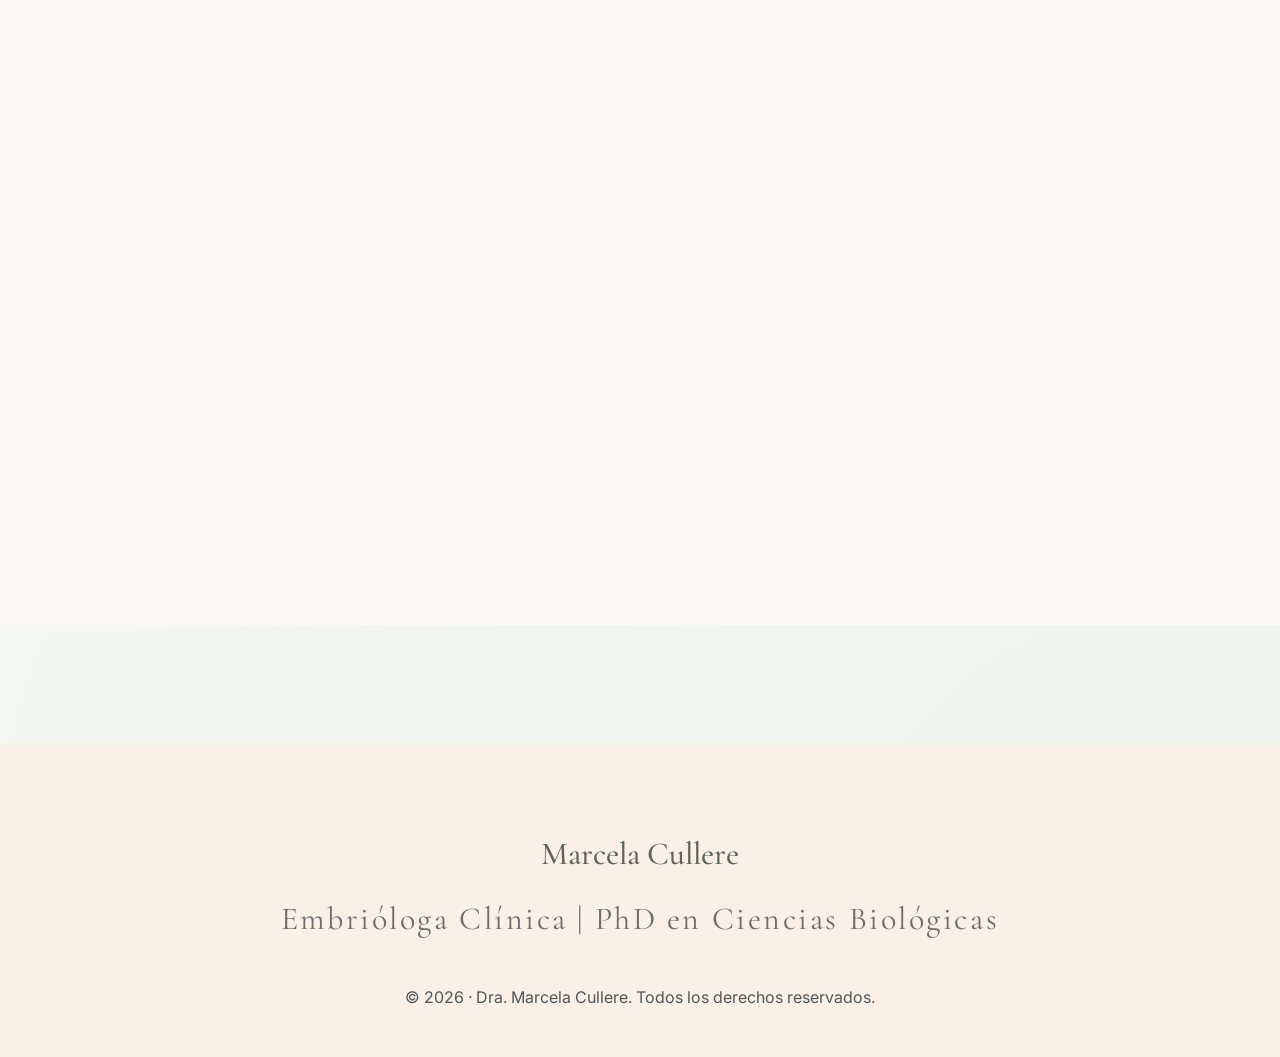
==== commit d55486ee: "Actualización imágenes y Calendly" ====
--- a/index.html
+++ b/index.html
@@ -44,7 +44,7 @@
 
         <p class="eyebrow">
 
-            CIENCIA · EMPATÍA · RIGOR · ESPERANZA
+            CIENCIA · EMPATÍA · ESPERANZA
 
         </p>
 
@@ -61,11 +61,7 @@
 
         </p>
 
-        <a href="#contacto" class="button">
-
-            Solicitar una consulta
-
-        </a>
+        <a href="#consulta" class="btn">Agendar una consulta</a>
 
     </div>
 
@@ -400,14 +396,59 @@
 
 </div>
 
+
+<!-- ================= CONSULTA CALENDLY ================= -->
+
+<section id="consulta" class="consulta">
+
+    <div class="container">
+
+        <h2>Agenda una consulta personalizada</h2>
+
+        <p class="consulta-intro">
+            Una videollamada personalizada para resolver dudas sobre tratamientos de fertilidad,
+            calidad embrionaria, interpretación de informes y acompañamiento en la toma de decisiones.
+        </p>
+
+        <div class="consulta-info">
+
+            <div class="info-card">
+                <h3>Modalidad</h3>
+                <p>Videollamada (Google Meet)</p>
+            </div>
+
+            <div class="info-card">
+                <h3>Duración</h3>
+                <p>30 minutos</p>
+            </div>
+
+            <div class="info-card">
+                <h3>Honorarios</h3>
+                <p>USD XX</p>
+            </div>
+
+        </div>
+
+        <div class="calendly-inline-widget"
+             data-url="https://calendly.com/marcela-cullere/30min"
+             data-resize="true"
+             style="min-width:320px;height:760px;">
+        </div>
+
+    </div>
+
+</section>
+
+<script src="https://assets.calendly.com/assets/external/widget.js" async></script>
+
 <!-- ================= FOOTER ================= -->
 
 <footer class="footer">
 
 
-    <h3>Dra. Marcela Cullere</h3>
-
-    <p>Embrióloga Clínica | Dra. en Ciencias Biológicas</p>
+    <h3> Marcela Cullere</h3>
+
+    <p>Embrióloga Clínica | PhD en Ciencias Biológicas</p>
 
  
 
--- a/style.css
+++ b/style.css
@@ -1012,4 +1012,132 @@
 
 color:#777;
 
+}
+
+/*==================================================
+CONSULTA
+==================================================*/
+
+.consulta{
+
+    padding:120px 20px;
+
+    background:#fcf8f5;
+
+}
+
+.consulta .container{
+
+    max-width:1100px;
+
+    margin:0 auto;
+
+}
+
+.consulta h2{
+
+    text-align:center;
+
+    font-family:'Cormorant Garamond',serif;
+
+    color:#5f6657;
+
+    font-size:3rem;
+
+    margin-bottom:20px;
+
+}
+
+.consulta-intro{
+
+    max-width:760px;
+
+    margin:0 auto 60px;
+
+    text-align:center;
+
+    color:#666;
+
+    line-height:1.8;
+
+}
+
+.consulta-info{
+
+    display:flex;
+
+    gap:30px;
+
+    justify-content:center;
+
+    margin-bottom:60px;
+
+    flex-wrap:wrap;
+
+}
+
+.info-card{
+
+    width:250px;
+
+    background:white;
+
+    border-radius:18px;
+
+    padding:30px;
+
+    box-shadow:0 8px 30px rgba(0,0,0,.06);
+
+    text-align:center;
+
+}
+
+.info-card h3{
+
+    color:#5f6657;
+
+    margin-bottom:10px;
+
+}
+
+.info-card p{
+
+    color:#666;
+
+}
+
+.btn{
+
+    display:inline-block;
+
+    margin-top:40px;
+
+    padding:16px 42px;
+
+    background:#c5acd8;
+
+    color:white;
+
+    text-decoration:none;
+
+    border-radius:40px;
+
+    font-weight:600;
+
+    letter-spacing:.05em;
+
+    transition:.35s;
+
+    box-shadow:0 10px 30px rgba(197,172,216,.35);
+
+}
+
+.btn:hover{
+
+    background:#b795cb;
+
+    transform:translateY(-3px);
+
+    box-shadow:0 15px 35px rgba(197,172,216,.45);
+
 }
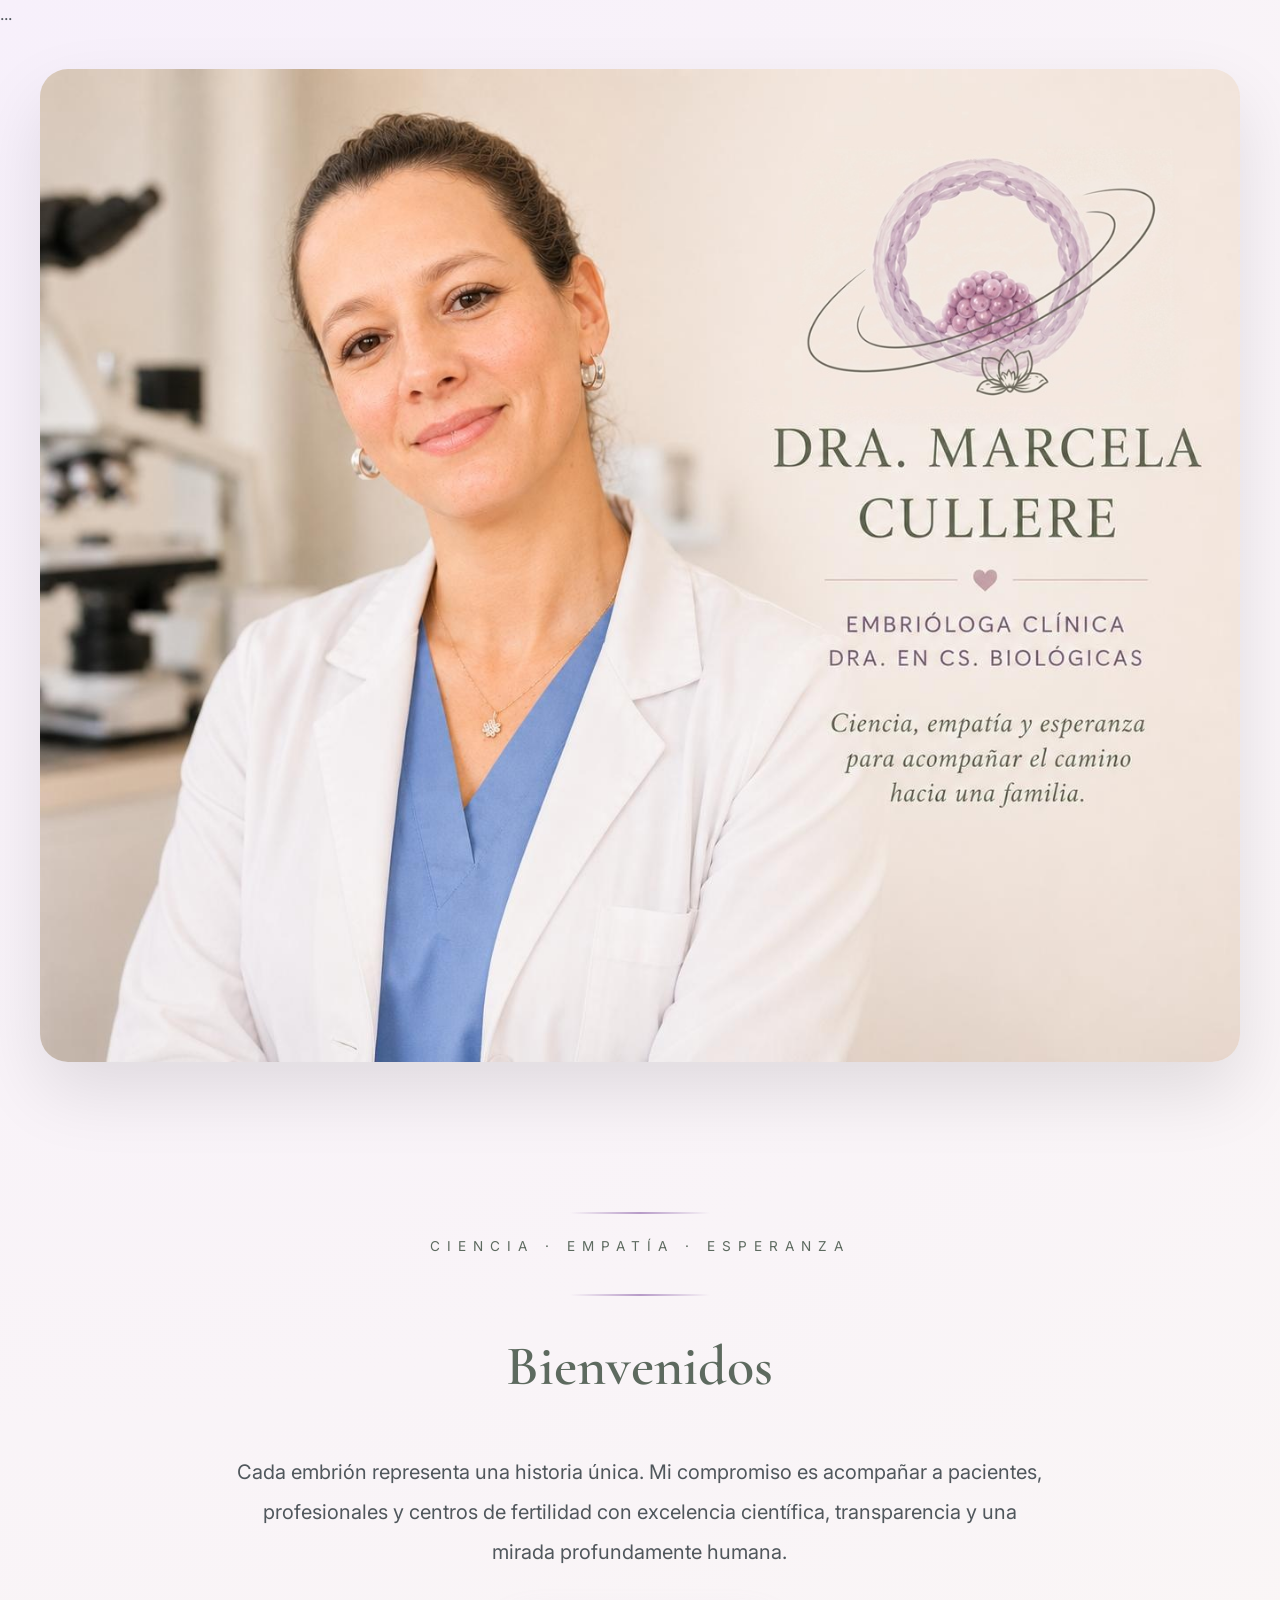
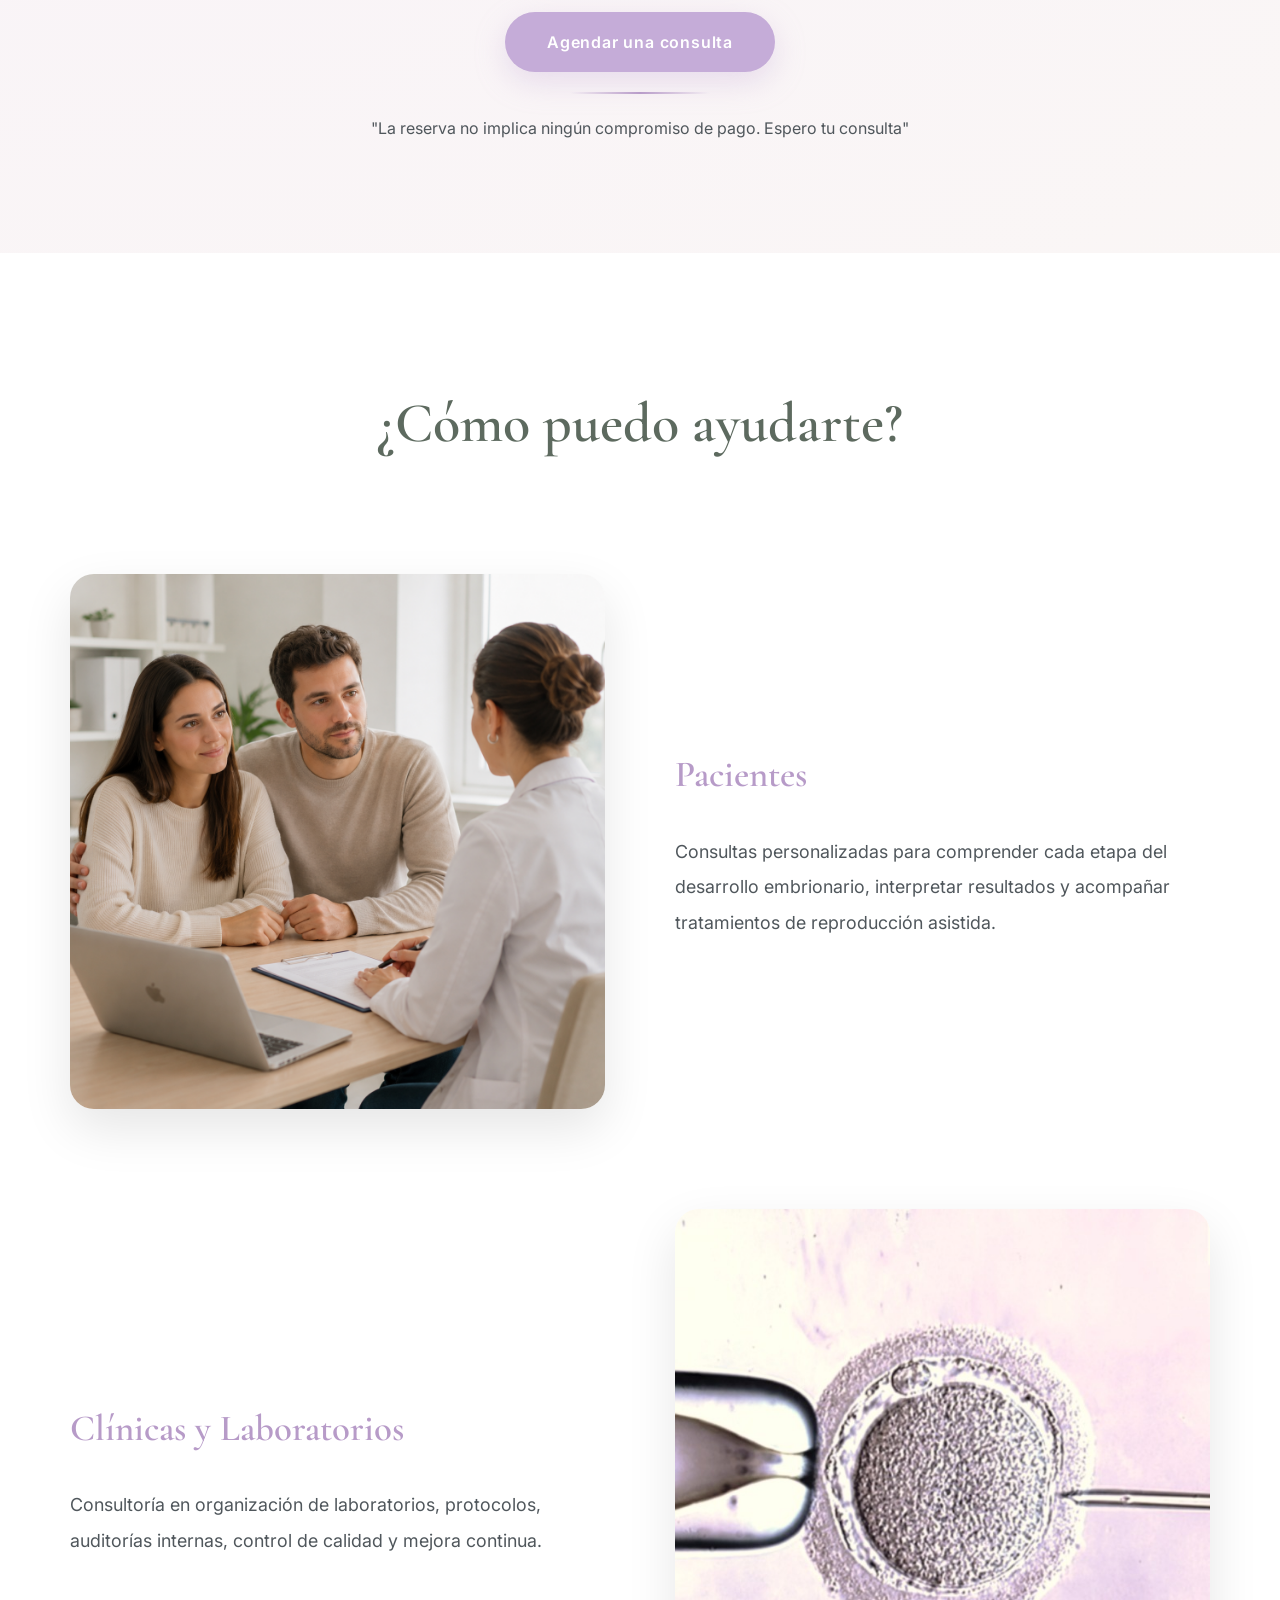
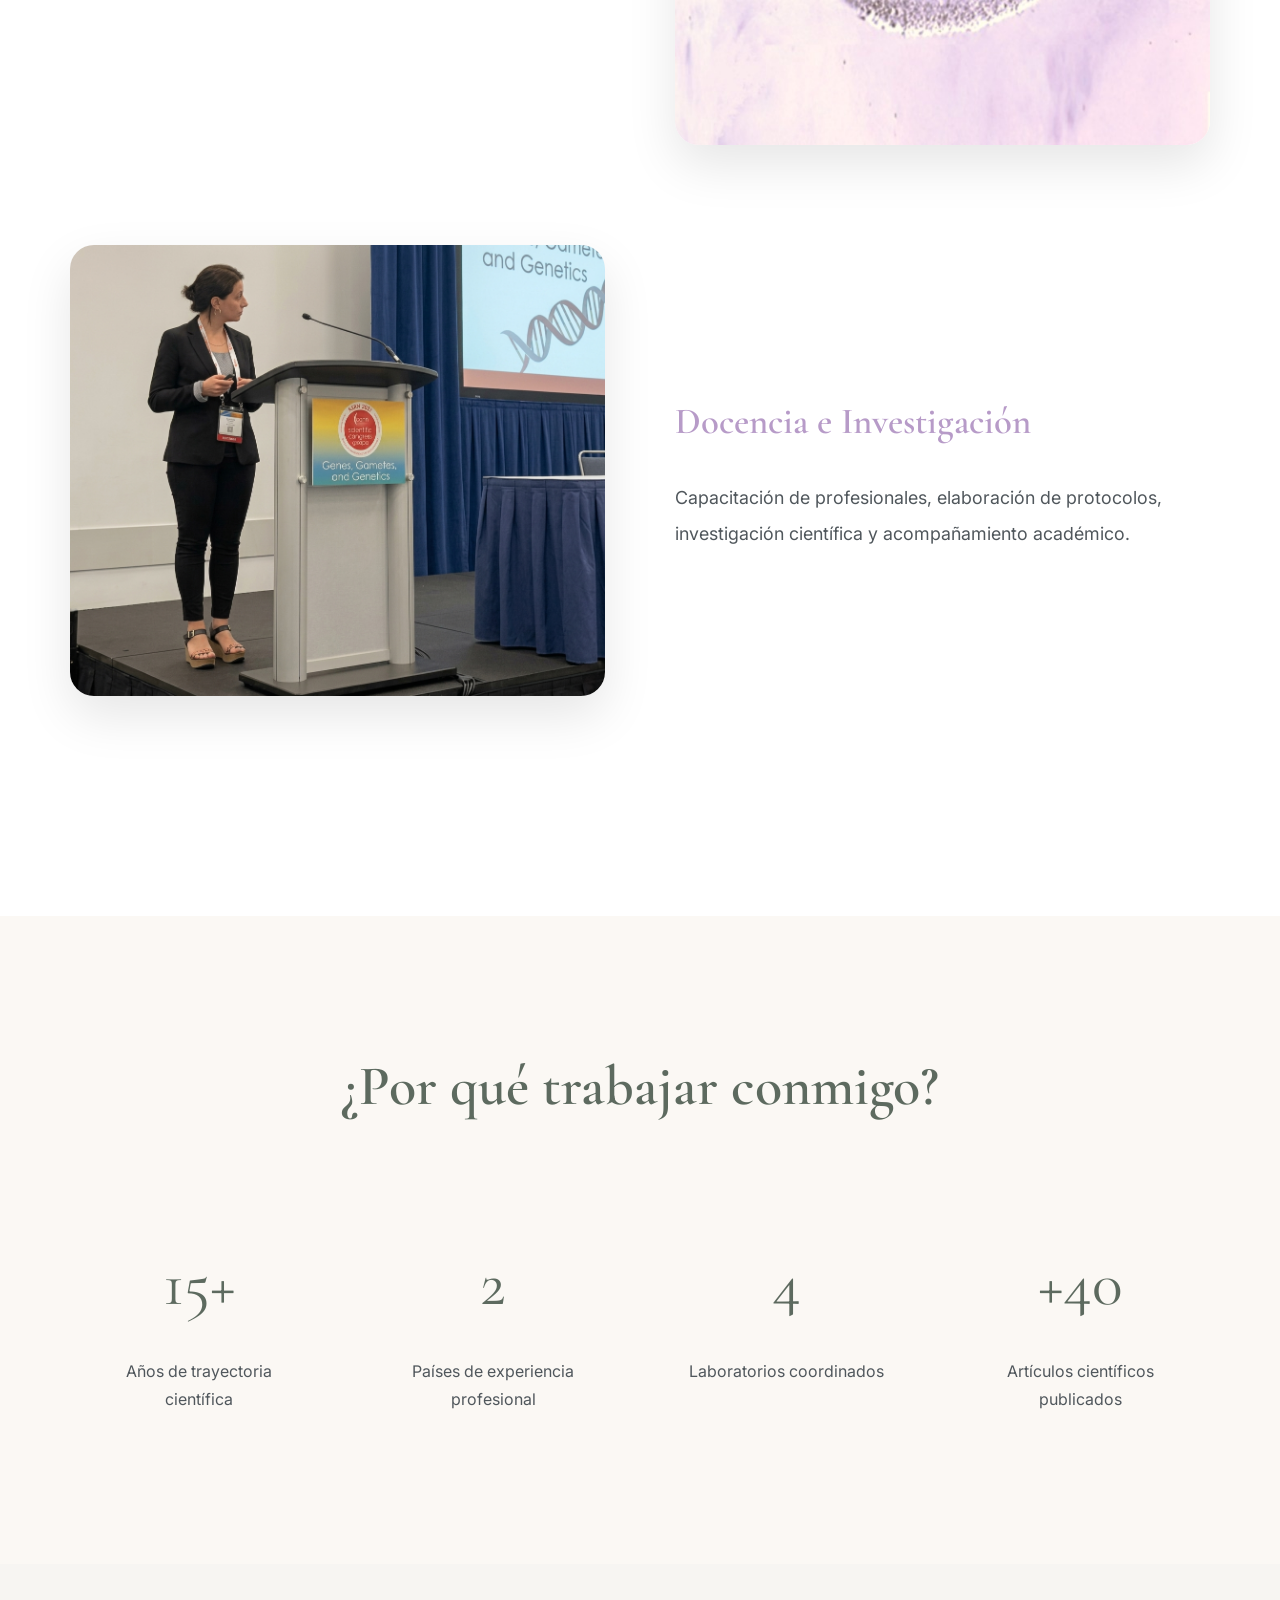
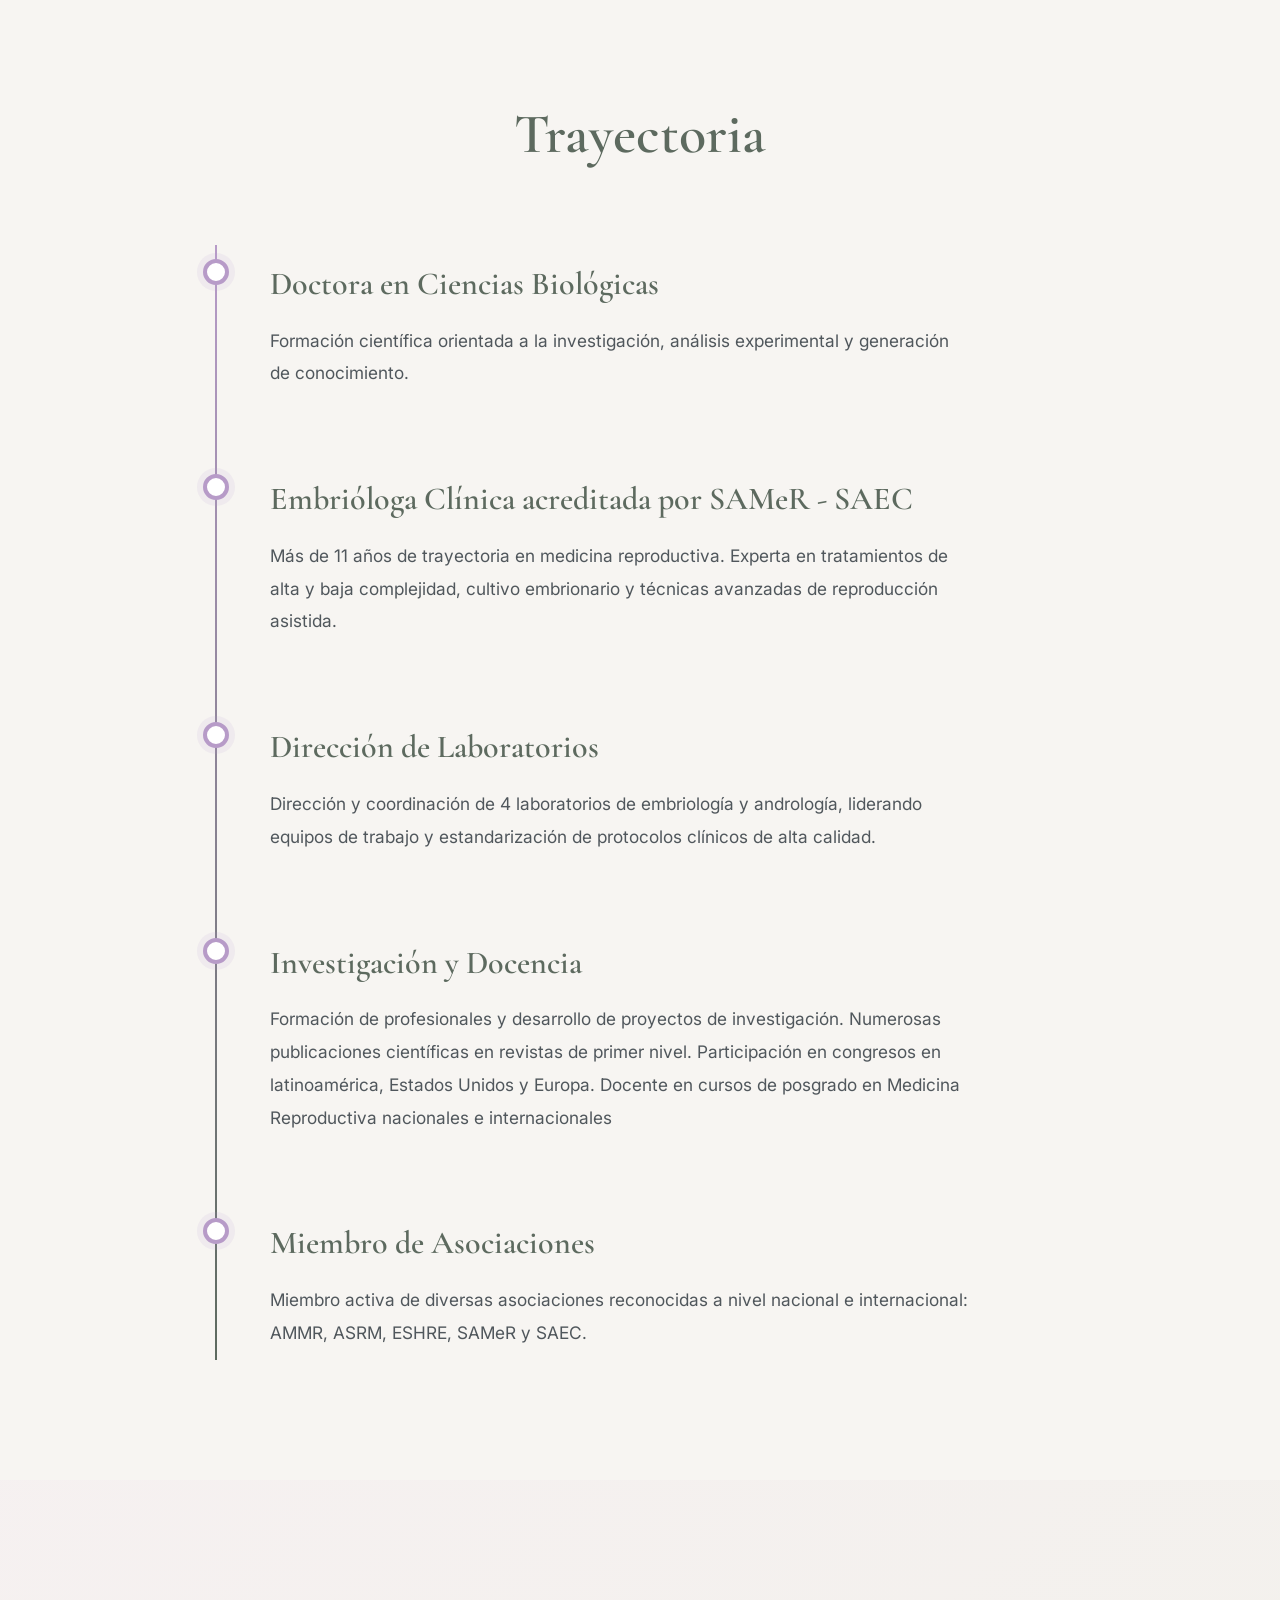
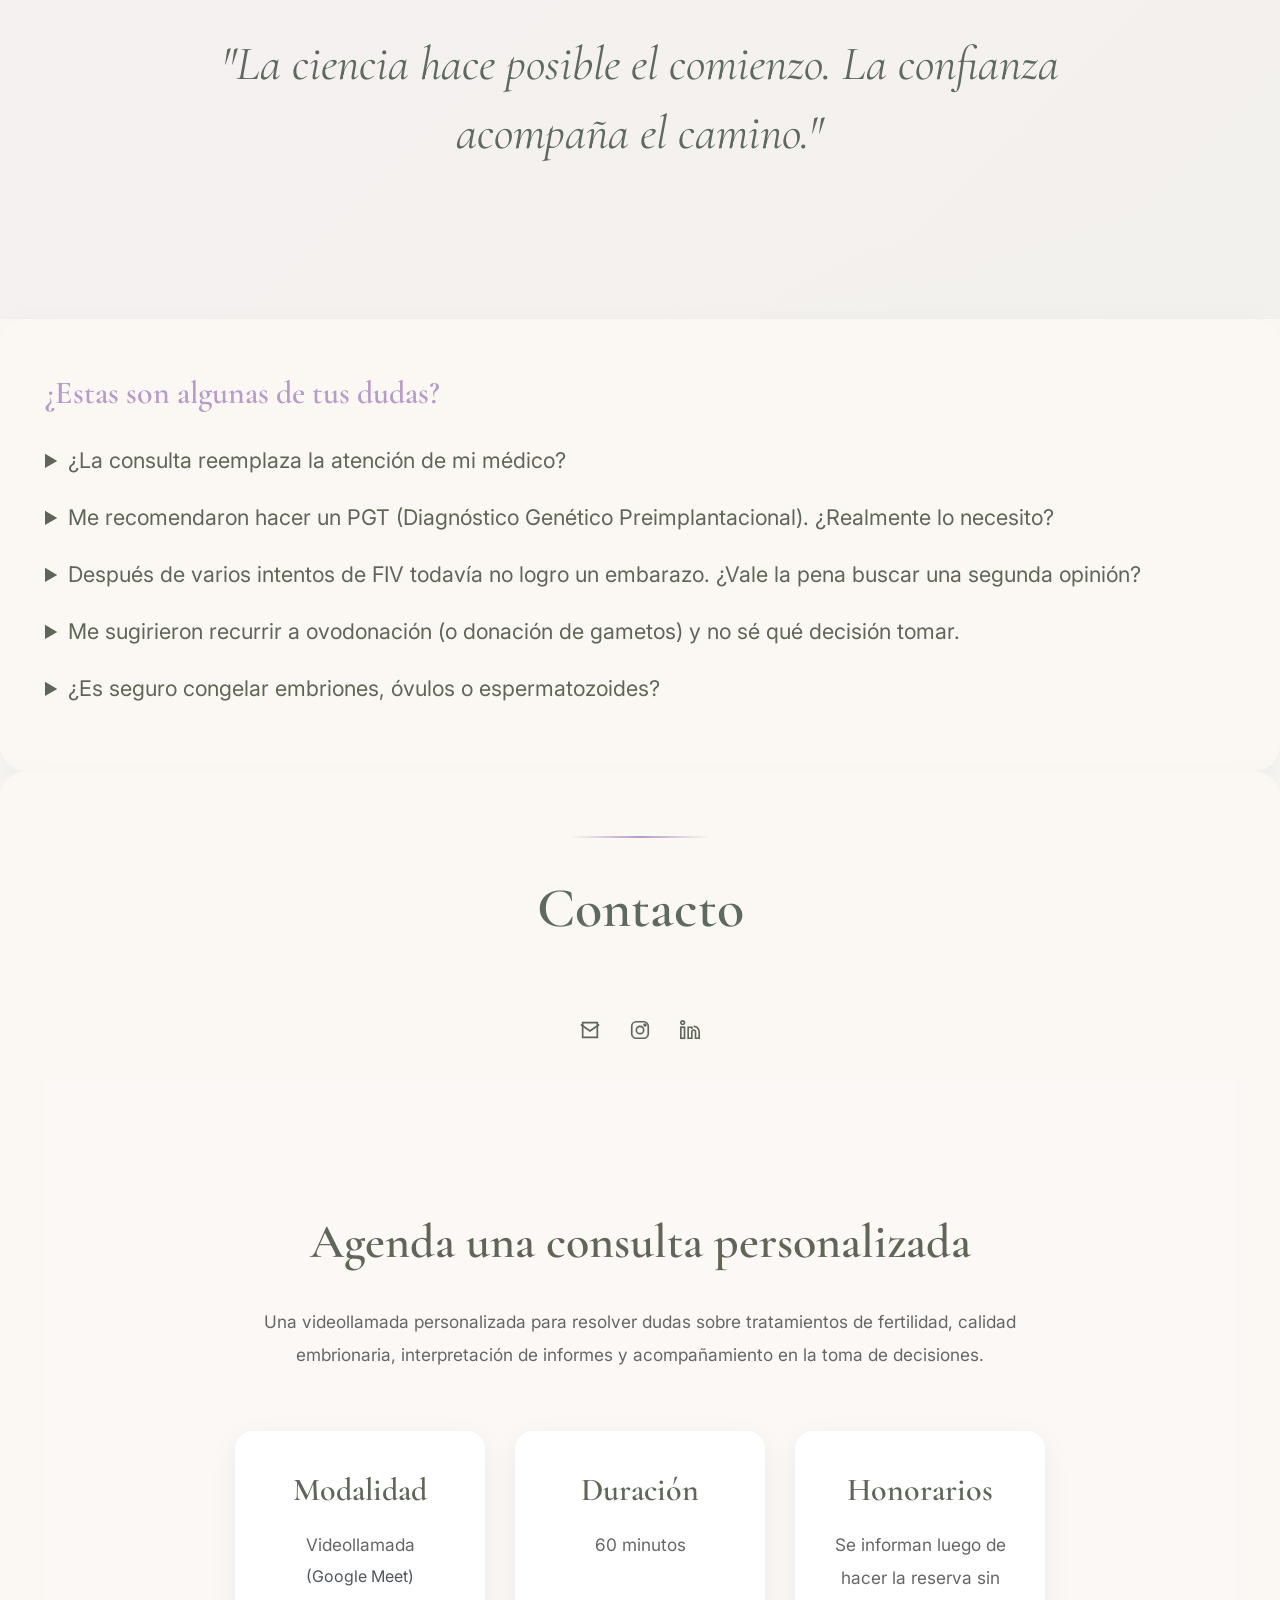
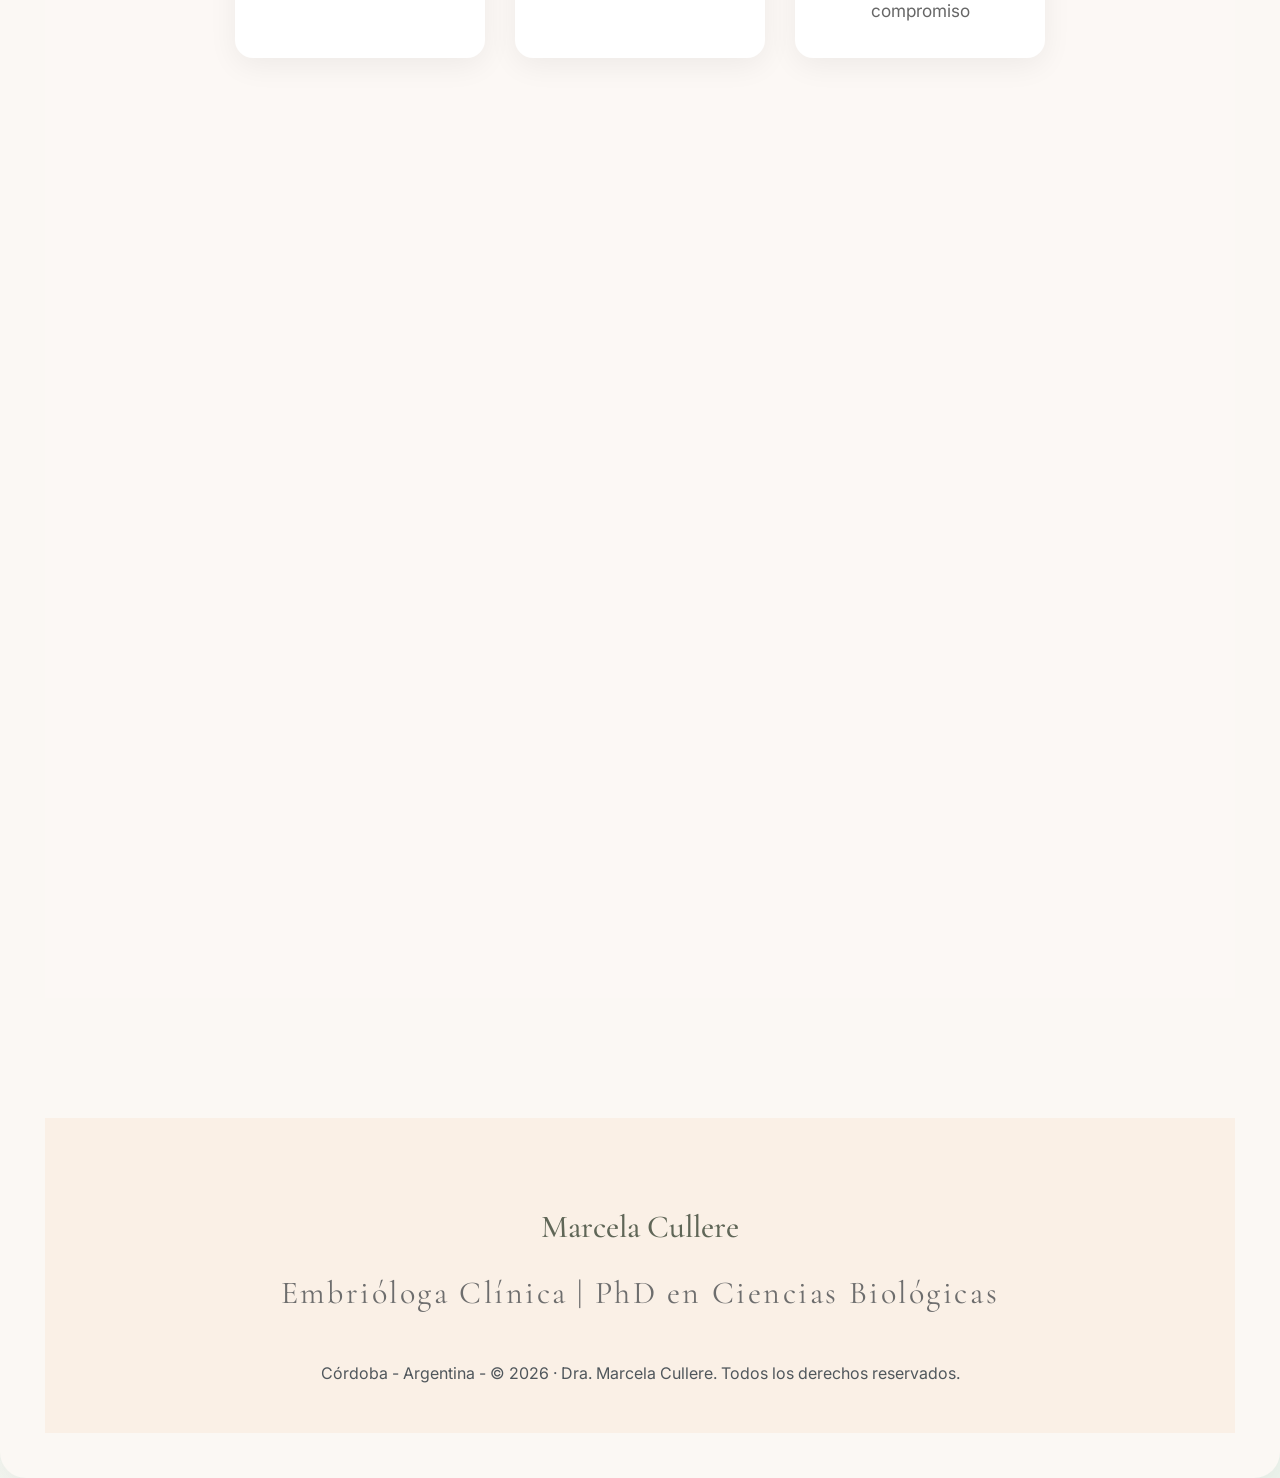
==== commit 85fecc3a: "Actualización FAQs y banner" ====
--- a/index.html
+++ b/index.html
@@ -1,7 +1,55 @@
 <!DOCTYPE html>
 <html lang="es">
 
+<meta property="og:title" content="Dra. Marcela Cullere">
+
+<meta property="og:description"
+content="Embrióloga Clínica · Dra. en Ciencias Biológicas. Asesoría personalizada en reproducción asistida mediante videollamada.">
+
+<meta property="og:image"
+content="https://embrioconsultas.github.io/marcela-web/img/og-image.jpg">
+
+<meta property="og:url"
+content="https://embrioconsultas.github.io/marcela-web/">
+
+<meta property="og:type"
+content="website">
+
 <head>
+
+<meta charset="UTF-8">
+    <meta name="viewport" content="width=device-width, initial-scale=1.0">
+
+    <title>Dra. Marcela Cullere | Embrióloga Clínica</title>
+
+    <!-- Favicon -->
+    <link rel="icon" href="img/logo.png">
+
+    <!-- CSS -->
+    <link rel="stylesheet" href="style.css">
+
+    <!-- Google Fonts -->
+    ...
+
+    <!-- Open Graph -->
+    <meta property="og:title" content="Dra. Marcela Cullere">
+    <meta property="og:description"
+          content="Embrióloga Clínica · Dra. en Ciencias Biológicas. Asesoría personalizada en reproducción asistida mediante videollamada.">
+    <meta property="og:image"
+          content="https://embrioconsultas.github.io/marcela-web/img/og-image.jpg">
+    <meta property="og:url"
+          content="https://embrioconsultas.github.io/marcela-web/">
+    <meta property="og:type"
+          content="website">
+
+    <!-- Twitter / X -->
+    <meta name="twitter:card" content="summary_large_image">
+    <meta name="twitter:title" content="Dra. Marcela Cullere">
+    <meta name="twitter:description"
+          content="Embrióloga Clínica · Dra. en Ciencias Biológicas.">
+    <meta name="twitter:image"
+          content="https://embrioconsultas.github.io/marcela-web/img/og-image.jpg">
+
 
     <meta charset="UTF-8">
     <meta name="viewport" content="width=device-width, initial-scale=1.0">
@@ -62,6 +110,11 @@
         </p>
 
         <a href="#consulta" class="btn">Agendar una consulta</a>
+ 
+<div class="line"></div>
+    </div>
+
+"La reserva no implica ningún compromiso de pago. Espero tu consulta"
 
     </div>
 
@@ -147,51 +200,9 @@
 
 </section>
 
-            <article class="service">
-
-                <h3>Pacientes</h3>
-
-                <p>
-
-                    Consultas personalizadas para comprender el desarrollo embrionario,
-                    interpretar resultados y acompañar tratamientos de reproducción asistida.
-
-                </p>
-
-            </article>
-
-            <article class="service">
-
-                <h3>Clínicas y Laboratorios</h3>
-
-                <p>
-
-                    Consultoría en organización de laboratorios, protocolos,
-                    control de calidad, auditorías internas y mejora continua.
-
-                </p>
-
-            </article>
-
-            <article class="service">
-
-                <h3>Docencia e Investigación</h3>
-
-                <p>
-
-                    Formación de profesionales, elaboración de protocolos,
-                    proyectos científicos y conferencias.
-
-                </p>
-
-            </article>
-
-        </div>
-
-    </div>
-
-</section>
-
+           
+
+                
 <!-- ================= DESTACADOS ================= -->
 
 <section class="highlights">
@@ -206,7 +217,7 @@
 
                 <span>15+</span>
 
-                <p>Años de experiencia</p>
+                <p>Años de trayectoria científica</p>
 
             </div>
 
@@ -220,7 +231,7 @@
 
             <div>
 
-                <span>3</span>
+                <span>4</span>
 
                 <p>Laboratorios coordinados</p>
 
@@ -228,9 +239,9 @@
 
             <div>
 
-                <span>PhD</span>
-
-                <p>Doctora en Ciencias Biológicas</p>
+                <span>+40</span>
+
+                <p>Artículos científicos publicados</p>
 
             </div>
 
@@ -265,12 +276,13 @@
 
             <div class="timeline-item">
 
-                <h3>Embrióloga Clínica</h3>
+                <h3>Embrióloga Clínica acreditada por SAMeR - SAEC</h3>
 
                 <p>
 
-                    Más de quince años de experiencia en medicina reproductiva,
-                    cultivo embrionario y reproducción asistida.
+                    Más de 11 años de trayectoria en medicina reproductiva. 
+		    Experta en tratamientos de alta y baja complejidad, cultivo embrionario y 
+		    técnicas avanzadas de reproducción asistida.
 
                 </p>
 
@@ -282,8 +294,9 @@
 
                 <p>
 
-                    Coordinación de laboratorios de embriología,
-                    liderazgo de equipos e implementación de protocolos.
+                    Dirección y coordinación de 4 laboratorios de embriología y andrología, 
+		    liderando equipos de trabajo y estandarización de protocolos clínicos 
+		    de alta calidad.
 
                 </p>
 
@@ -295,8 +308,22 @@
 
                 <p>
 
-                    Formación de profesionales, publicaciones científicas,
-                    congresos y desarrollo de proyectos de investigación.
+                    Formación de profesionales y desarrollo de proyectos de investigación. 
+		    Numerosas publicaciones científicas en revistas de primer nivel.
+                    Participación en congresos en latinoamérica, Estados Unidos y Europa. 
+		    Docente en cursos de posgrado en Medicina Reproductiva nacionales e internacionales
+
+                </p>
+	    </div>
+
+            <div class="timeline-item">
+
+                <h3>Miembro de Asociaciones</h3>
+
+                <p>
+
+                    Miembro activa de diversas asociaciones reconocidas a nivel nacional e internacional: 
+		    AMMR, ASRM, ESHRE, SAMeR y SAEC.
 
                 </p>
 
@@ -324,6 +351,120 @@
     </div>
 
 </section>
+
+
+<!-- ================= Preguntas Frecuentes ================= -->
+
+</p>
+
+ <article class="service">
+
+                <h3>¿Estas son algunas de tus dudas?</h3>
+
+                <p>
+
+                <div class="faq">
+
+    <details style="margin-bottom:18px;">
+
+    <summary style="font-size:1.35rem; font-weight:400; color:#5f6657; cursor:pointer;">
+        ¿La consulta reemplaza la atención de mi médico?
+    </summary>
+
+    <p style="margin:15px 0 0 25px;
+              padding-left:18px;
+              border-left:3px solid #d7c1e8;
+              line-height:1.8;
+              color:#666;">
+        No. La asesoría tiene un carácter informativo y de acompañamiento.
+        Su objetivo es ayudarte a comprender mejor tu situación y brindarte
+        herramientas para conversar con mayor seguridad junto a tu médico tratante.
+    </p>
+
+</details>
+
+    <details style="margin-bottom:18px;">
+
+    <summary style="font-size:1.35rem; font-weight:400; color:#5f6657; cursor:pointer;">
+        Me recomendaron hacer un PGT (Diagnóstico Genético Preimplantacional). ¿Realmente lo necesito?
+    </summary>
+
+    <p style="margin:15px 0 0 25px;
+              padding-left:18px;
+              border-left:3px solid #d7c1e8;
+              line-height:1.8;
+              color:#666;">
+        La indicación del PGT depende de múltiples factores, como la edad,
+        los antecedentes reproductivos, la calidad embrionaria y la historia clínica.
+        Durante la consulta analizaremos tu caso para ayudarte a comprender cuándo
+        puede aportar beneficios y cuándo podría no ser necesario.
+    </p>
+
+</details>
+
+    <details style="margin-bottom:18px;">
+
+    <summary style="font-size:1.35rem; font-weight:400; color:#5f6657; cursor:pointer;">
+        Después de varios intentos de FIV todavía no logro un embarazo. ¿Vale la pena buscar una segunda opinión?
+    </summary>
+
+    <p style="margin:15px 0 0 25px;
+              padding-left:18px;
+              border-left:3px solid #d7c1e8;
+              line-height:1.8;
+              color:#666;">
+        Sí. Revisar en detalle los ciclos previos, la calidad de los embriones y las
+        estrategias utilizadas puede aportar información muy valiosa y ayudar a
+        identificar alternativas antes de iniciar un nuevo tratamiento.
+    </p>
+
+</details>
+
+    <details style="margin-bottom:18px;">
+
+    <summary style="font-size:1.35rem; font-weight:400; color:#5f6657; cursor:pointer;">
+        Me sugirieron recurrir a ovodonación (o donación de gametos) y no sé qué decisión tomar.
+    </summary>
+
+    <p style="margin:15px 0 0 25px;
+              padding-left:18px;
+              border-left:3px solid #d7c1e8;
+              line-height:1.8;
+              color:#666;">
+        Es una de las decisiones más importantes dentro de la medicina reproductiva.
+        La consulta busca brindarte información objetiva, basada en evidencia
+        científica, para que puedas comprender las distintas opciones disponibles y
+        tomar una decisión informada, respetando tus valores y objetivos personales.
+    </p>
+
+</details>
+
+    <details style="margin-bottom:18px;">
+
+    <summary style="font-size:1.35rem; font-weight:400; color:#5f6657; cursor:pointer;">
+        ¿Es seguro congelar embriones, óvulos o espermatozoides?
+    </summary>
+
+    <p style="margin:15px 0 0 25px;
+              padding-left:18px;
+              border-left:3px solid #d7c1e8;
+              line-height:1.8;
+              color:#666;">
+        Sí. La criopreservación mediante vitrificación es una técnica ampliamente
+        utilizada y respaldada por la evidencia científica. Durante la consulta
+        podremos conversar sobre sus beneficios, limitaciones y las probabilidades de
+        éxito según cada situación en particular.
+    </p>
+
+</details>
+
+</div>   
+
+                </p>
+
+            </article>
+
+            <article class="service">
 
 <!-- ================= CONTACTO ================= -->
 
@@ -414,17 +555,19 @@
 
             <div class="info-card">
                 <h3>Modalidad</h3>
-                <p>Videollamada (Google Meet)</p>
+                <p>  Videollamada 
+	</p>
+        (Google Meet)</p>
             </div>
 
             <div class="info-card">
                 <h3>Duración</h3>
-                <p>30 minutos</p>
+                <p>60 minutos</p>
             </div>
 
             <div class="info-card">
                 <h3>Honorarios</h3>
-                <p>USD XX</p>
+                <p>Se informan luego de hacer la reserva sin compromiso</p>
             </div>
 
         </div>
@@ -452,9 +595,15 @@
 
  
 
+    </div>       
+	Córdoba - Argentina -
+
+
+
+
+    </div>
         
-
-        © 2026 · Dra. Marcela Cullere. Todos los derechos reservados.
+© 2026 · Dra. Marcela Cullere. Todos los derechos reservados.
     </div>
 
 </footer>
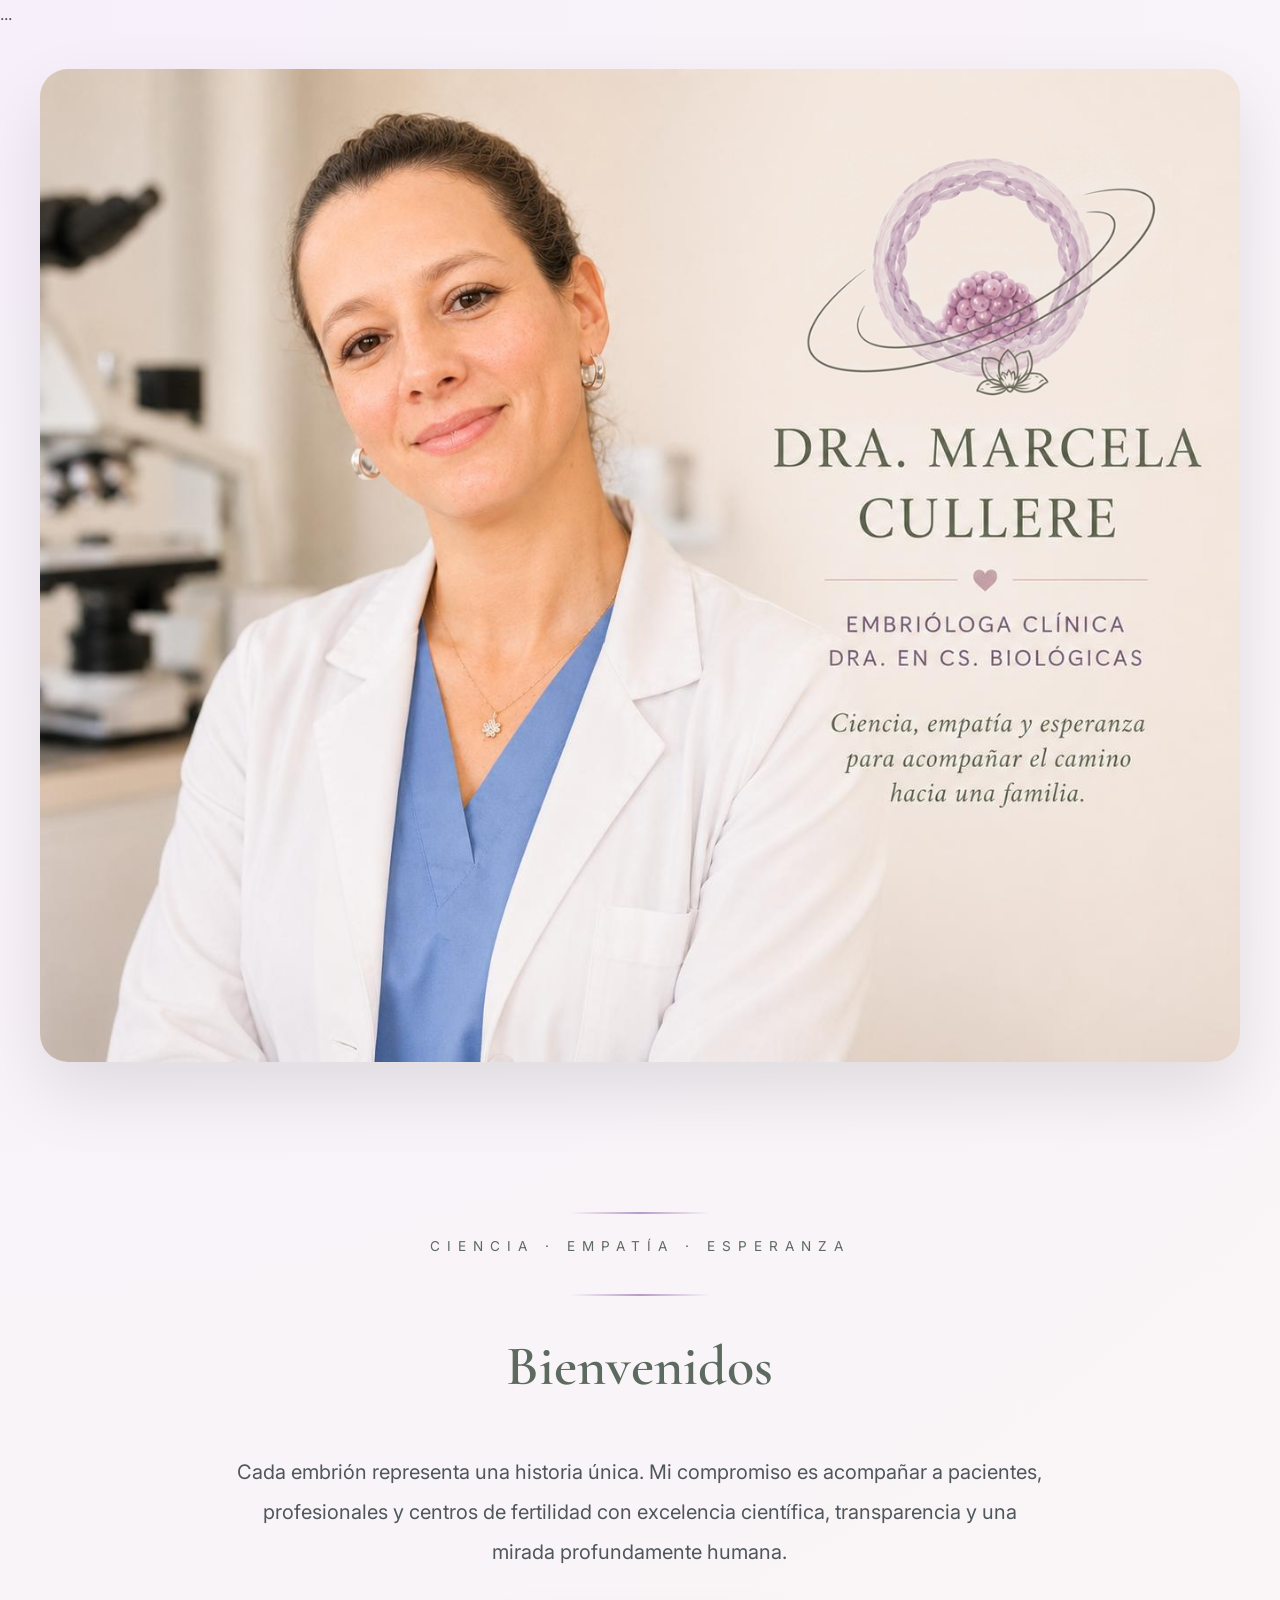
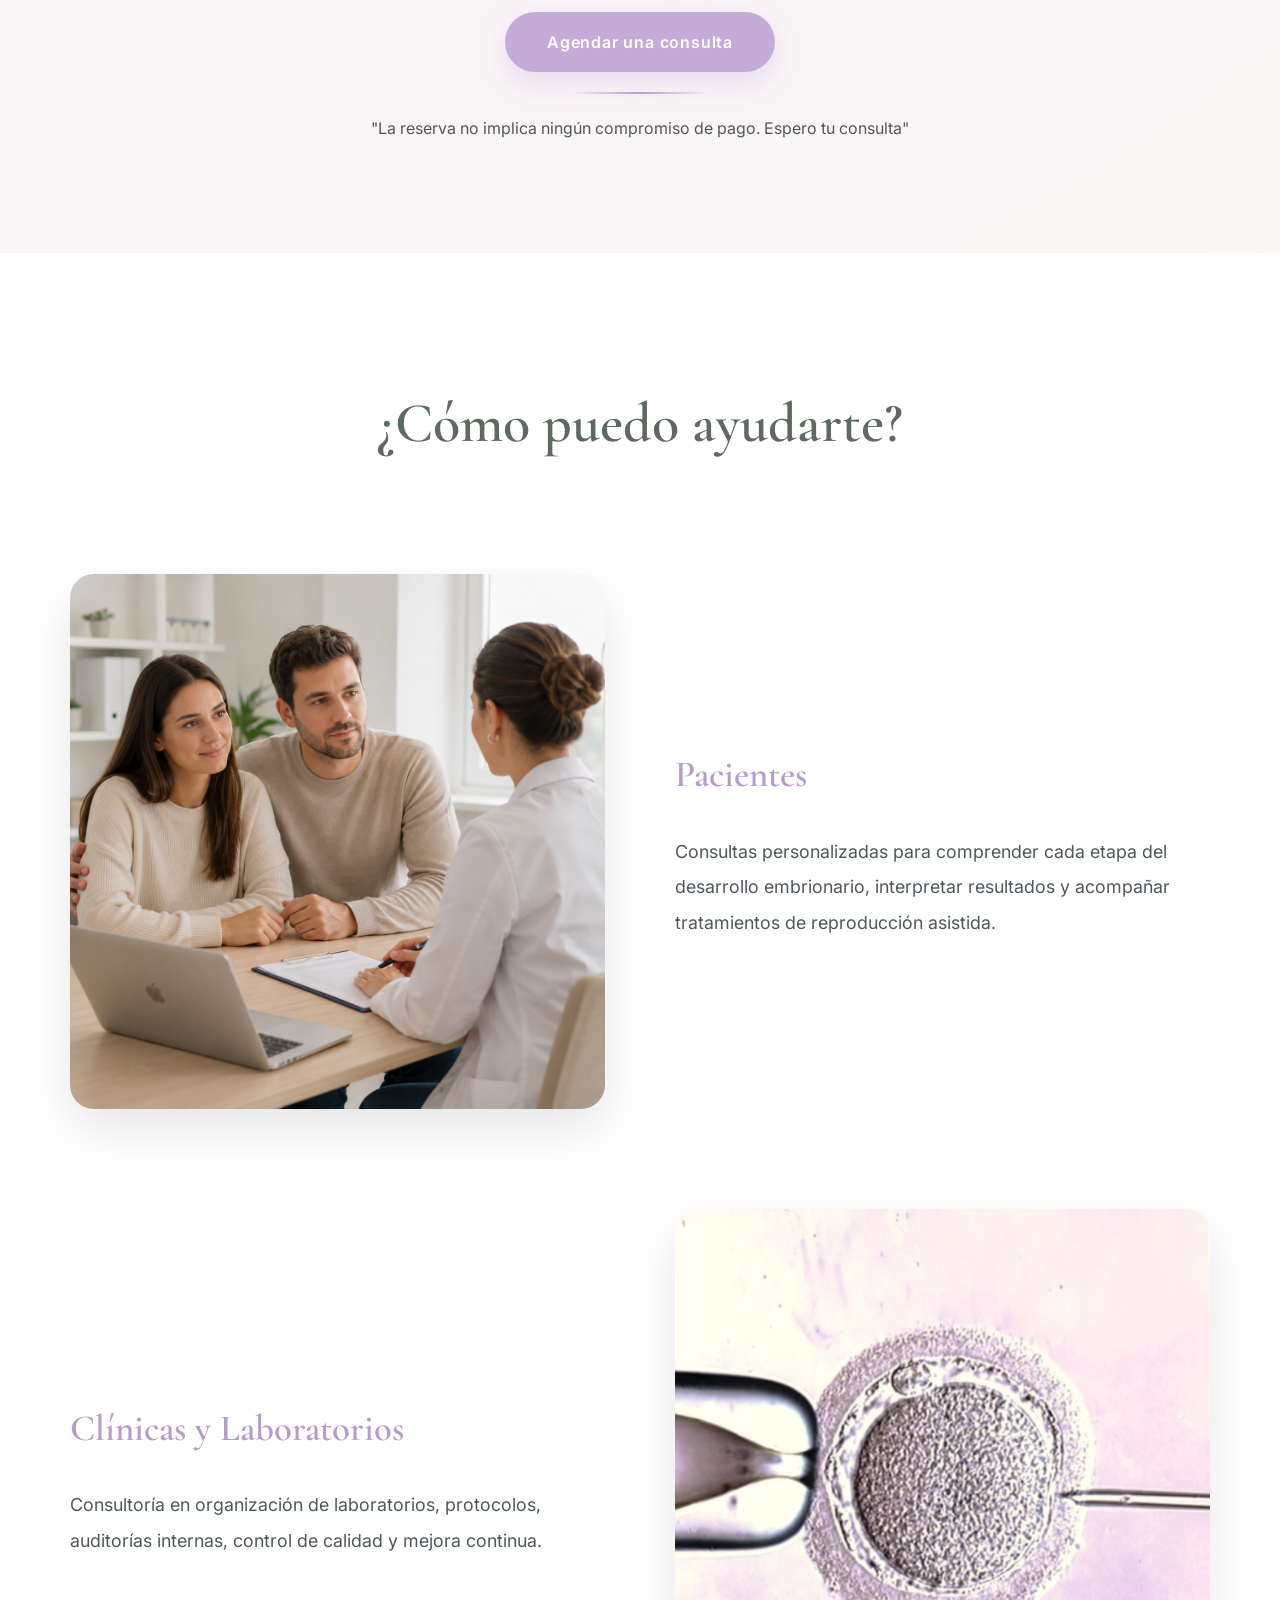
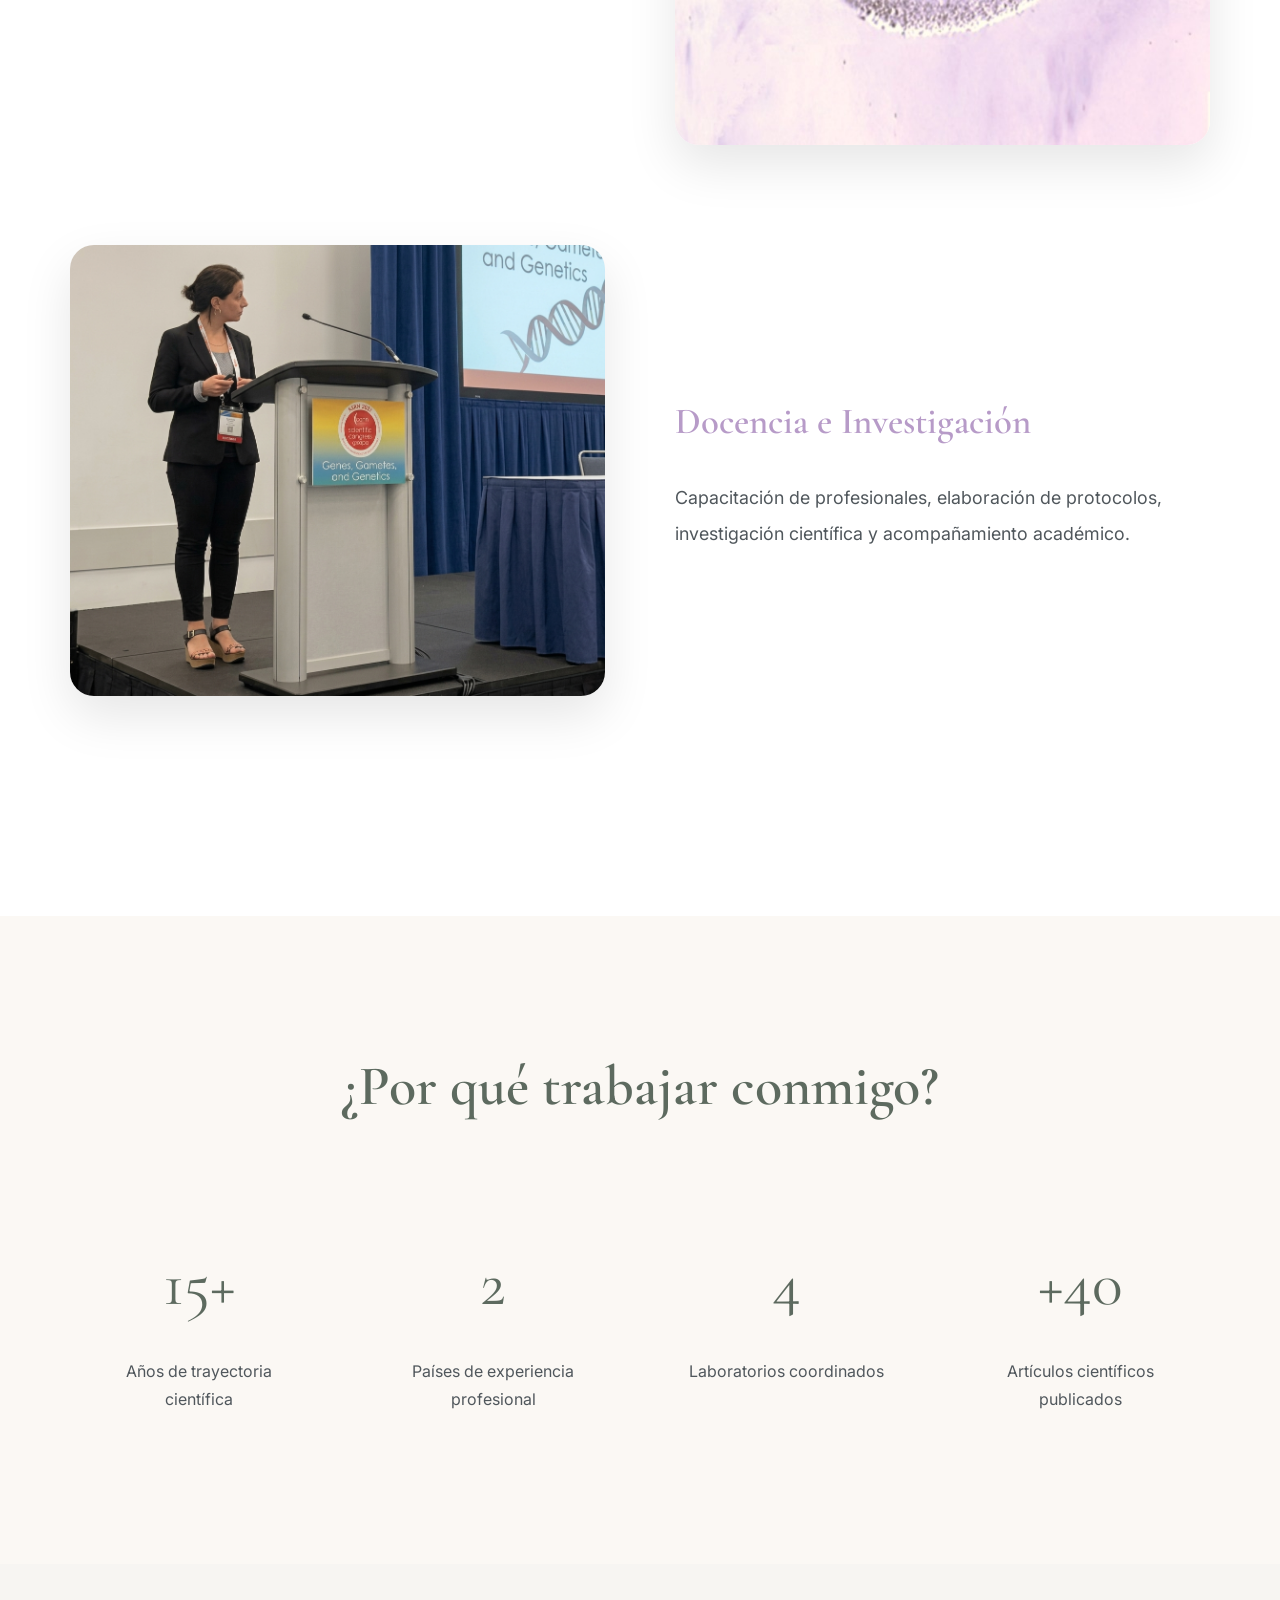
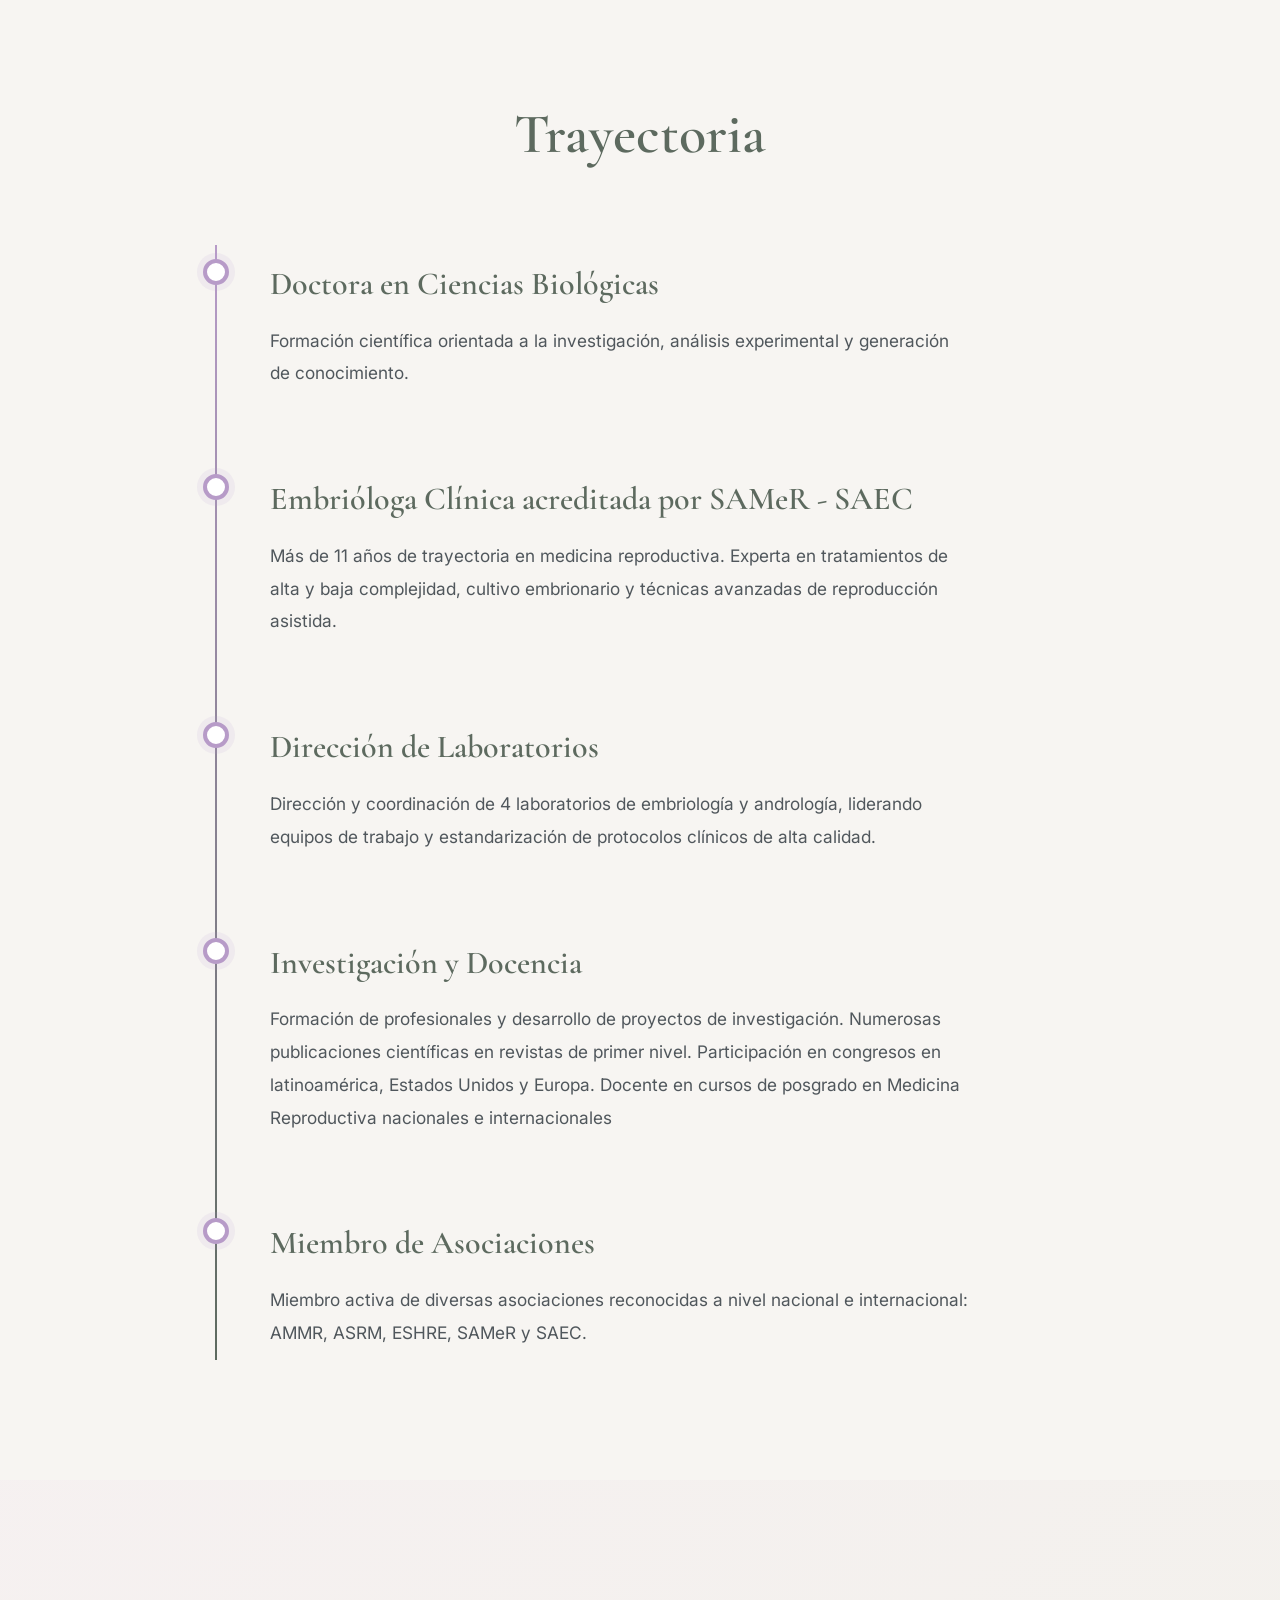
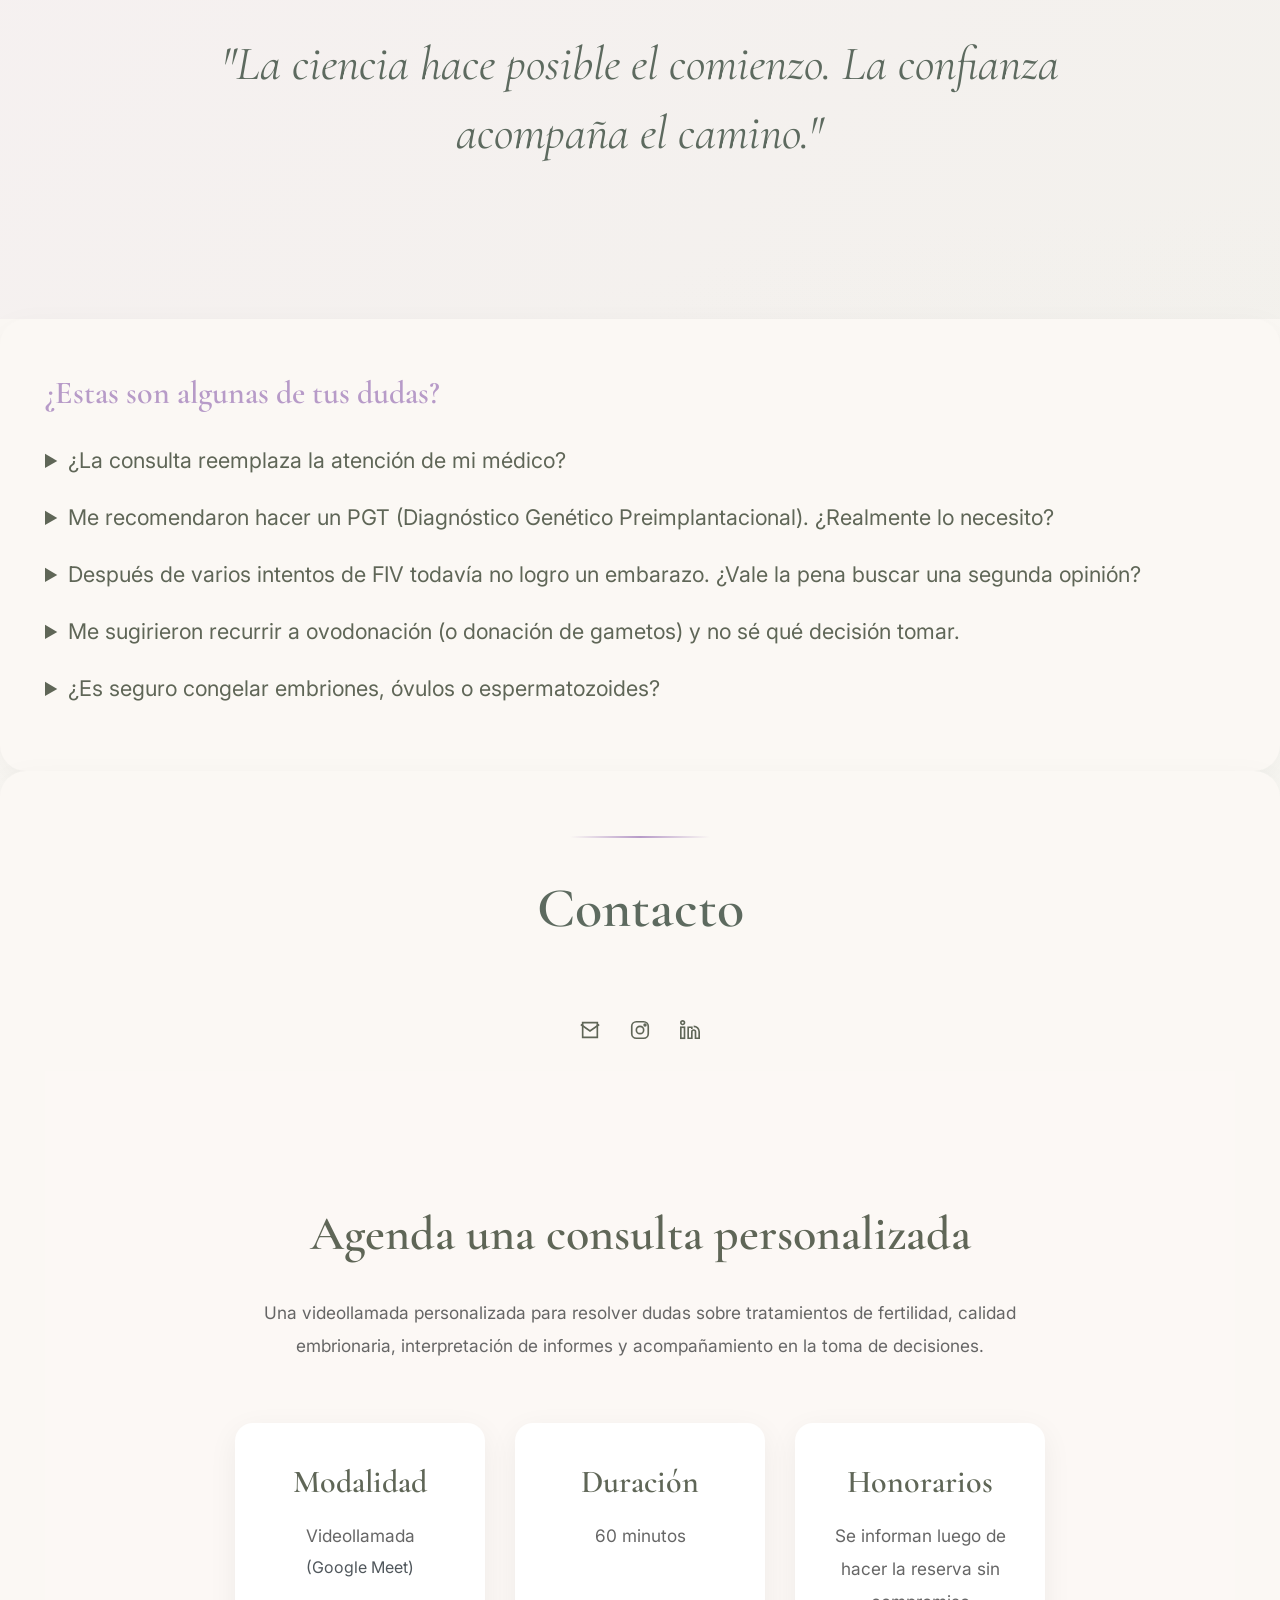
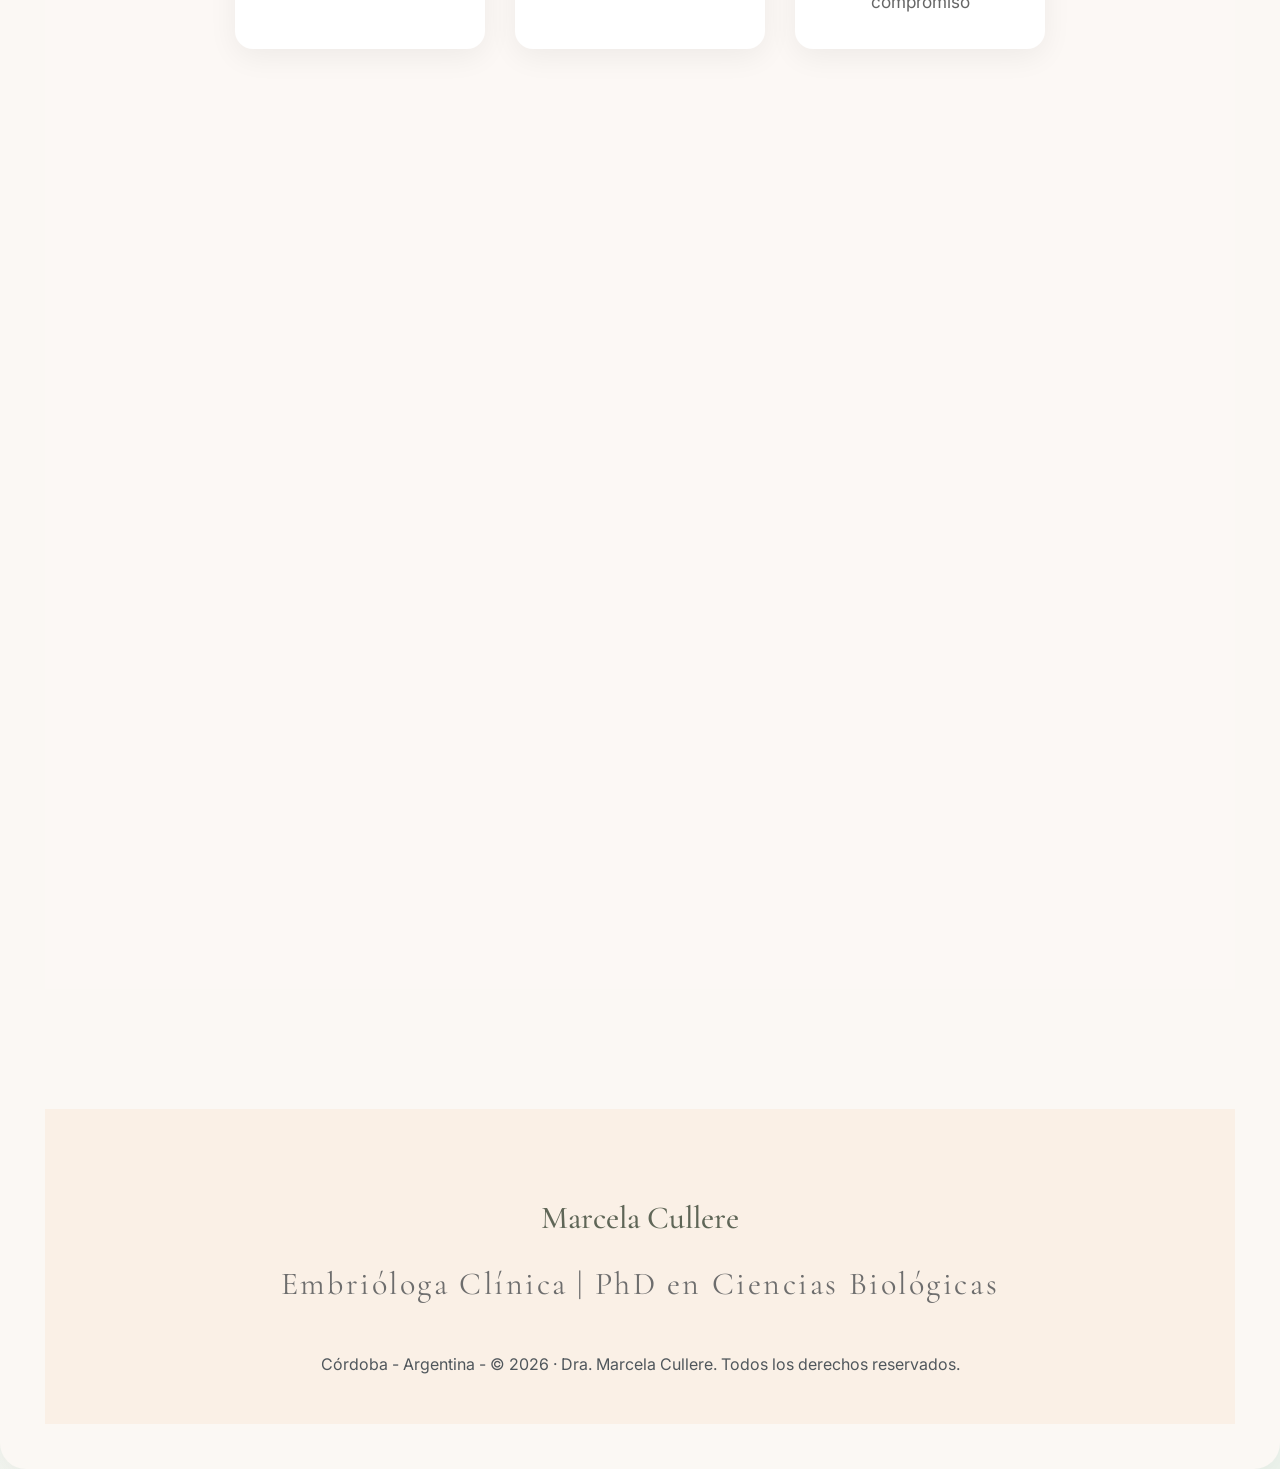
==== commit e797abc4: "Descripción del cambio" ====
--- a/index.html
+++ b/index.html
@@ -1,3 +1,4 @@
+<head>
 <!DOCTYPE html>
 <html lang="es">
 
@@ -14,19 +15,6 @@
 
 <meta property="og:type"
 content="website">
-
-<head>
-
-<meta charset="UTF-8">
-    <meta name="viewport" content="width=device-width, initial-scale=1.0">
-
-    <title>Dra. Marcela Cullere | Embrióloga Clínica</title>
-
-    <!-- Favicon -->
-    <link rel="icon" href="img/logo.png">
-
-    <!-- CSS -->
-    <link rel="stylesheet" href="style.css">
 
     <!-- Google Fonts -->
     ...
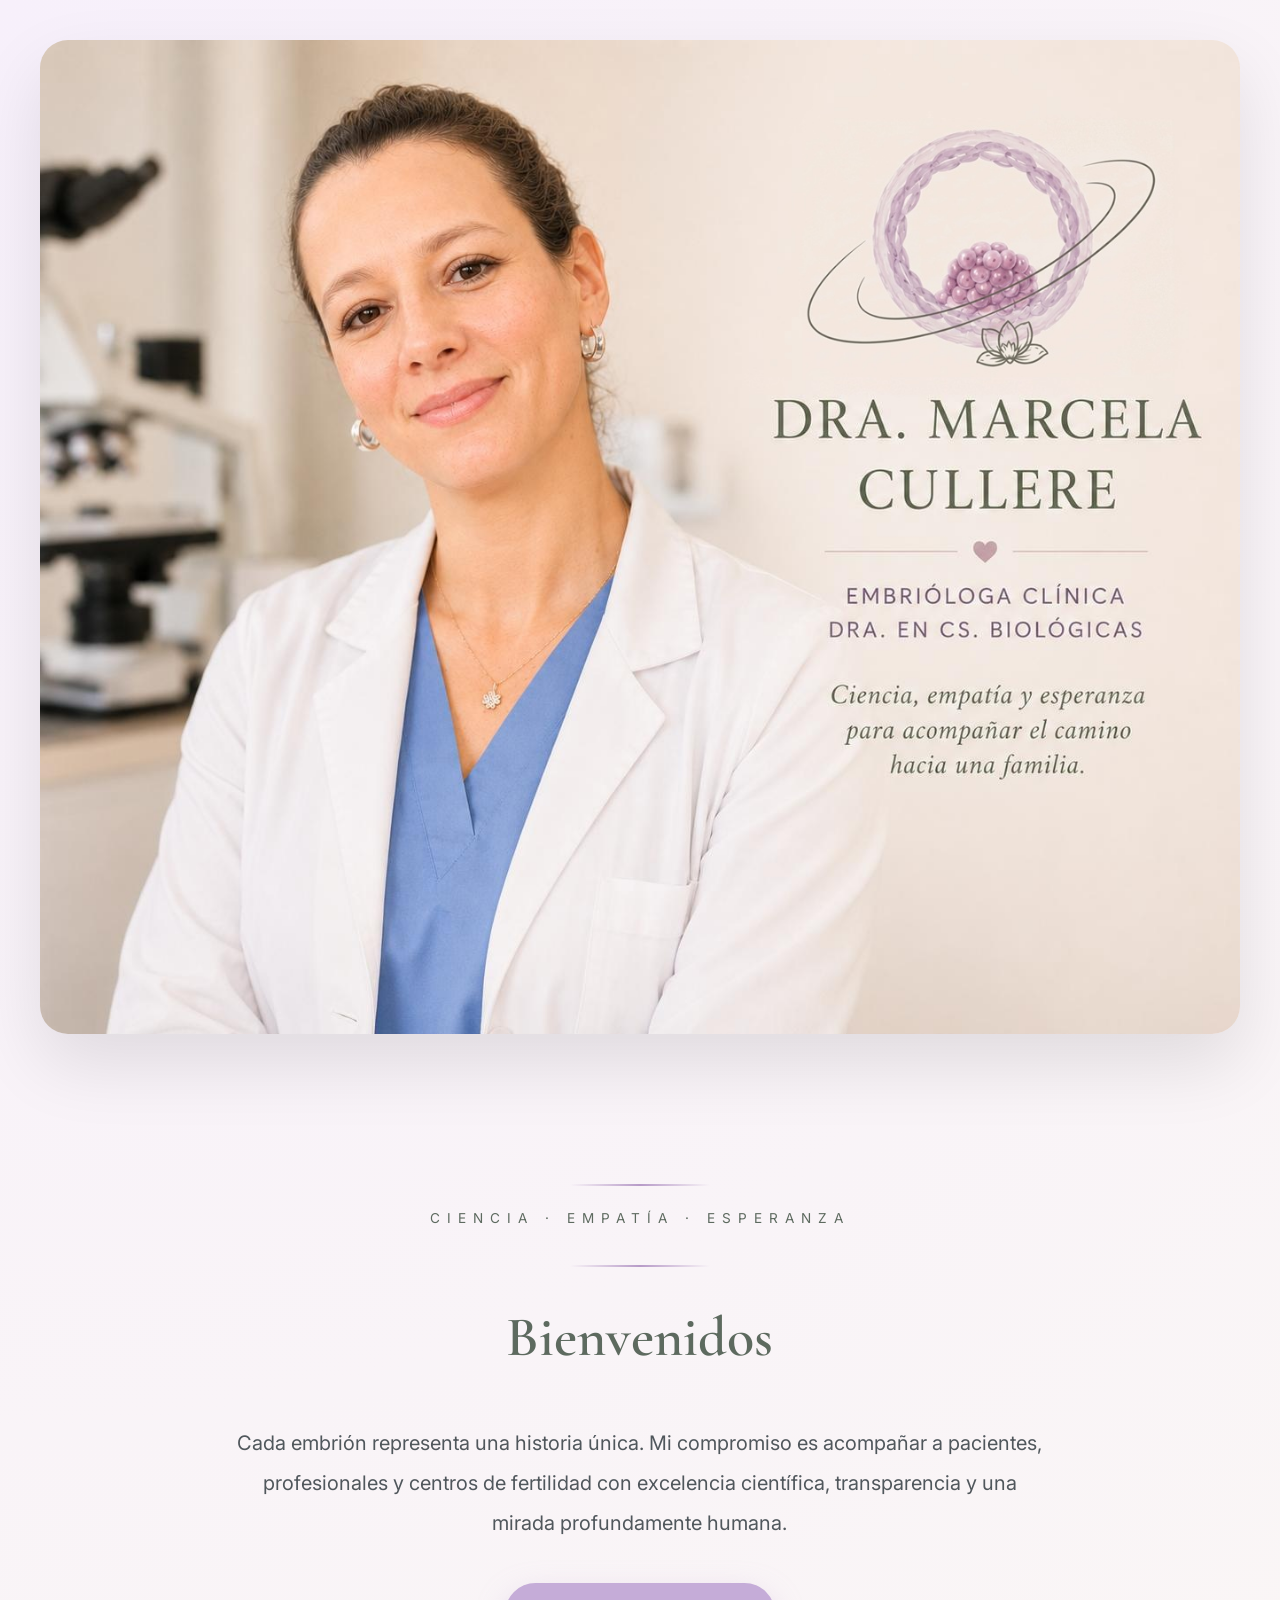
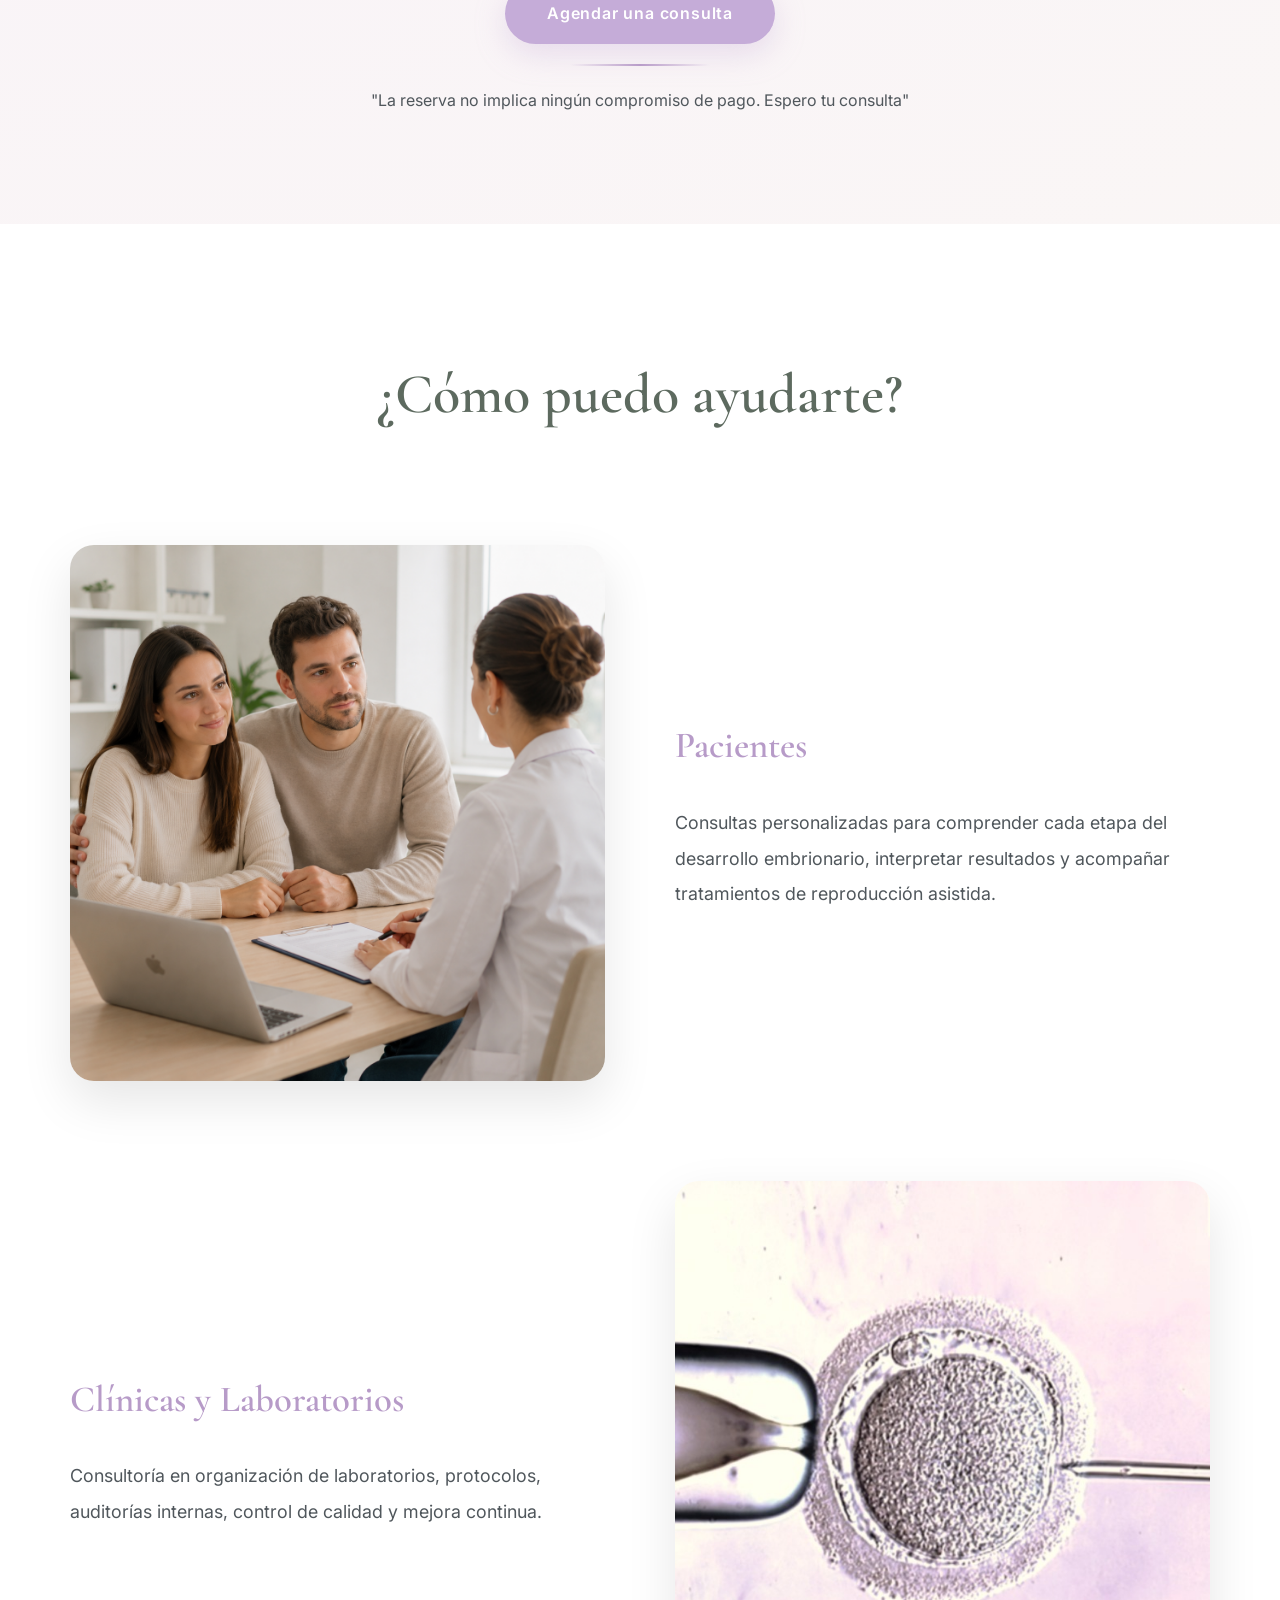
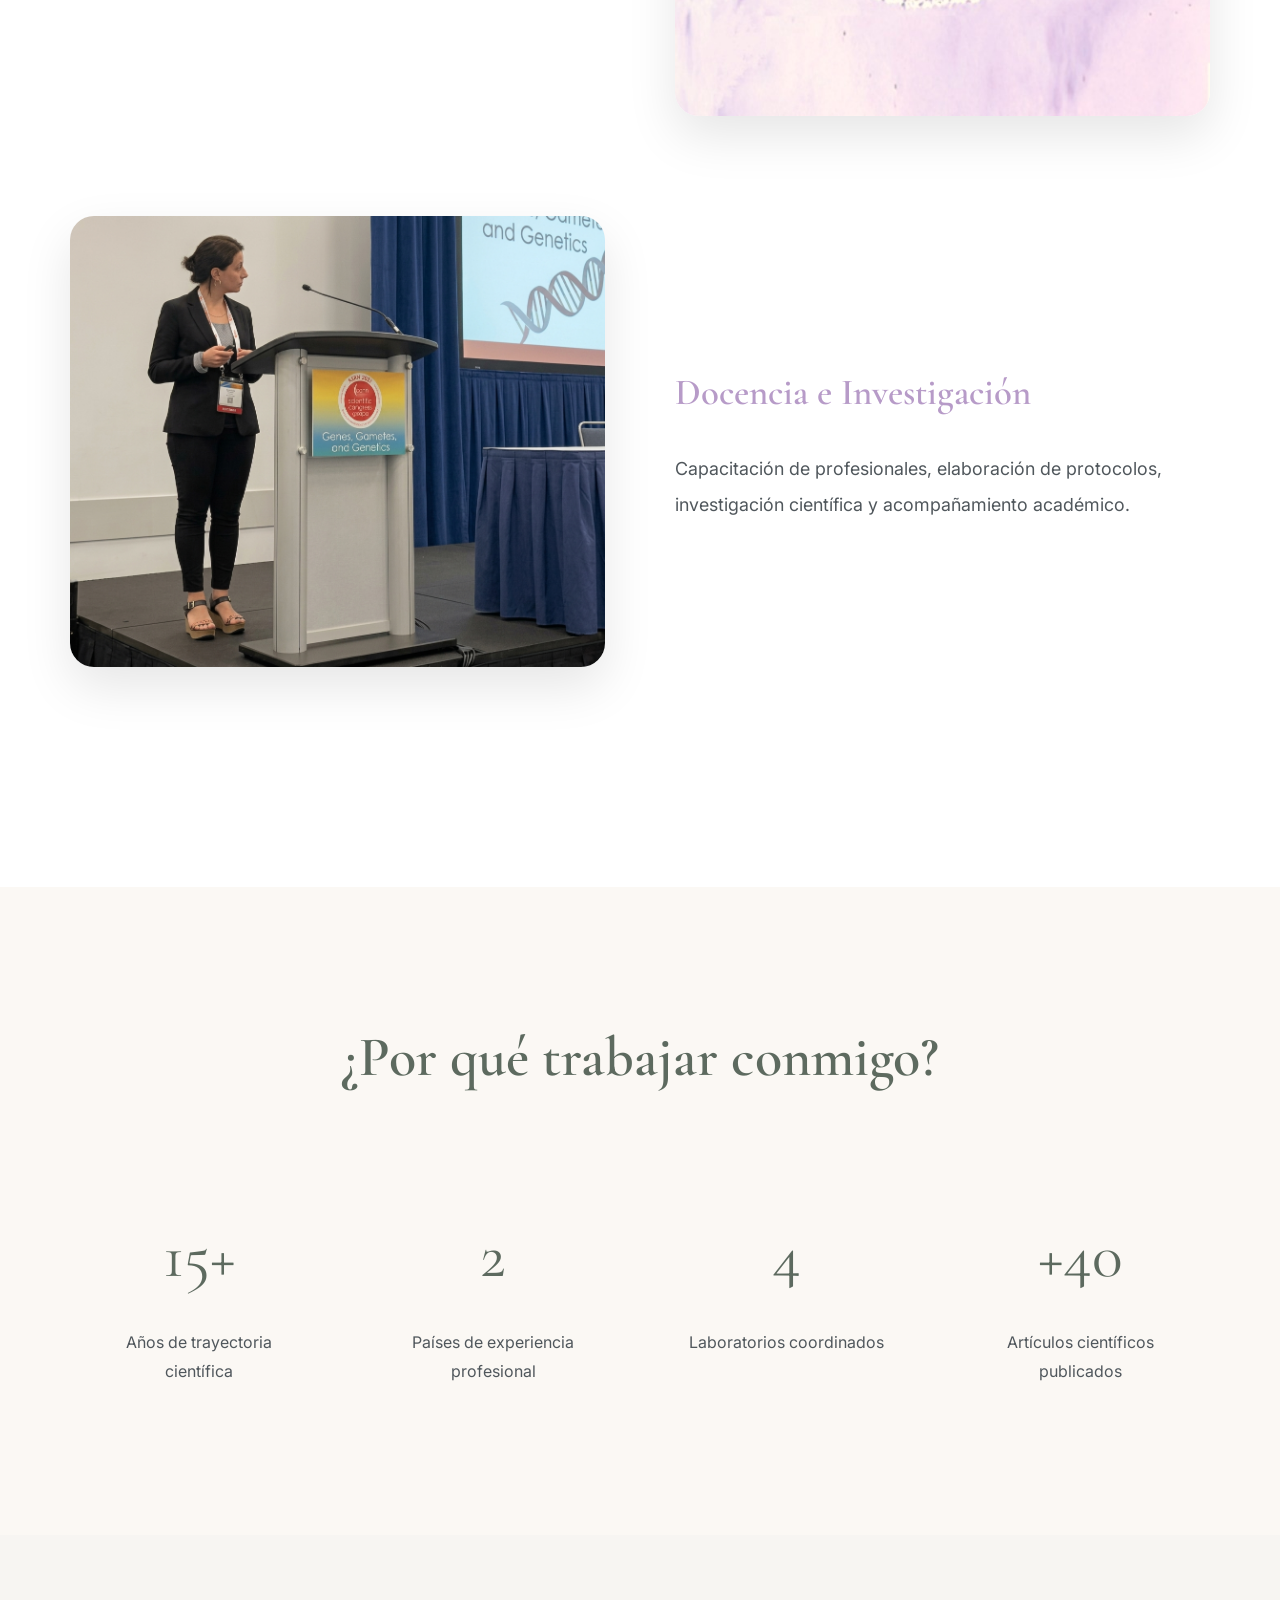
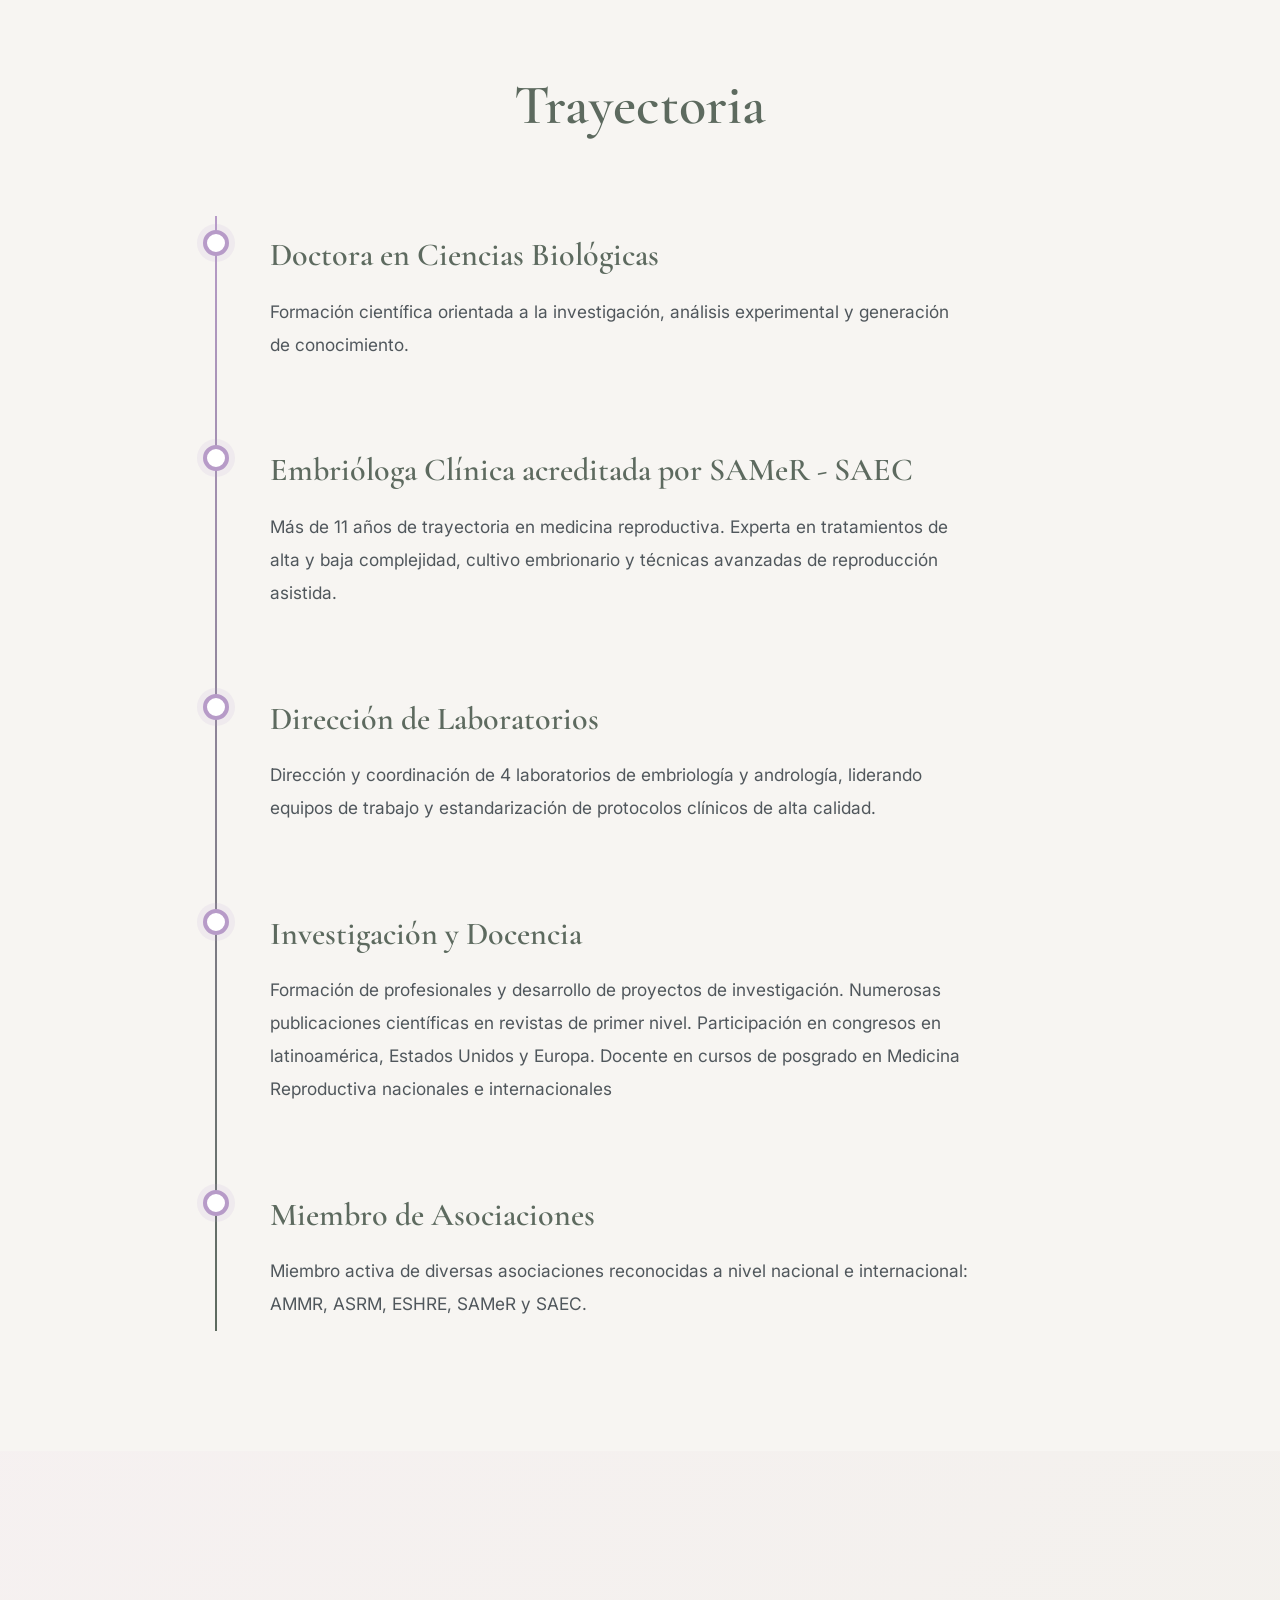
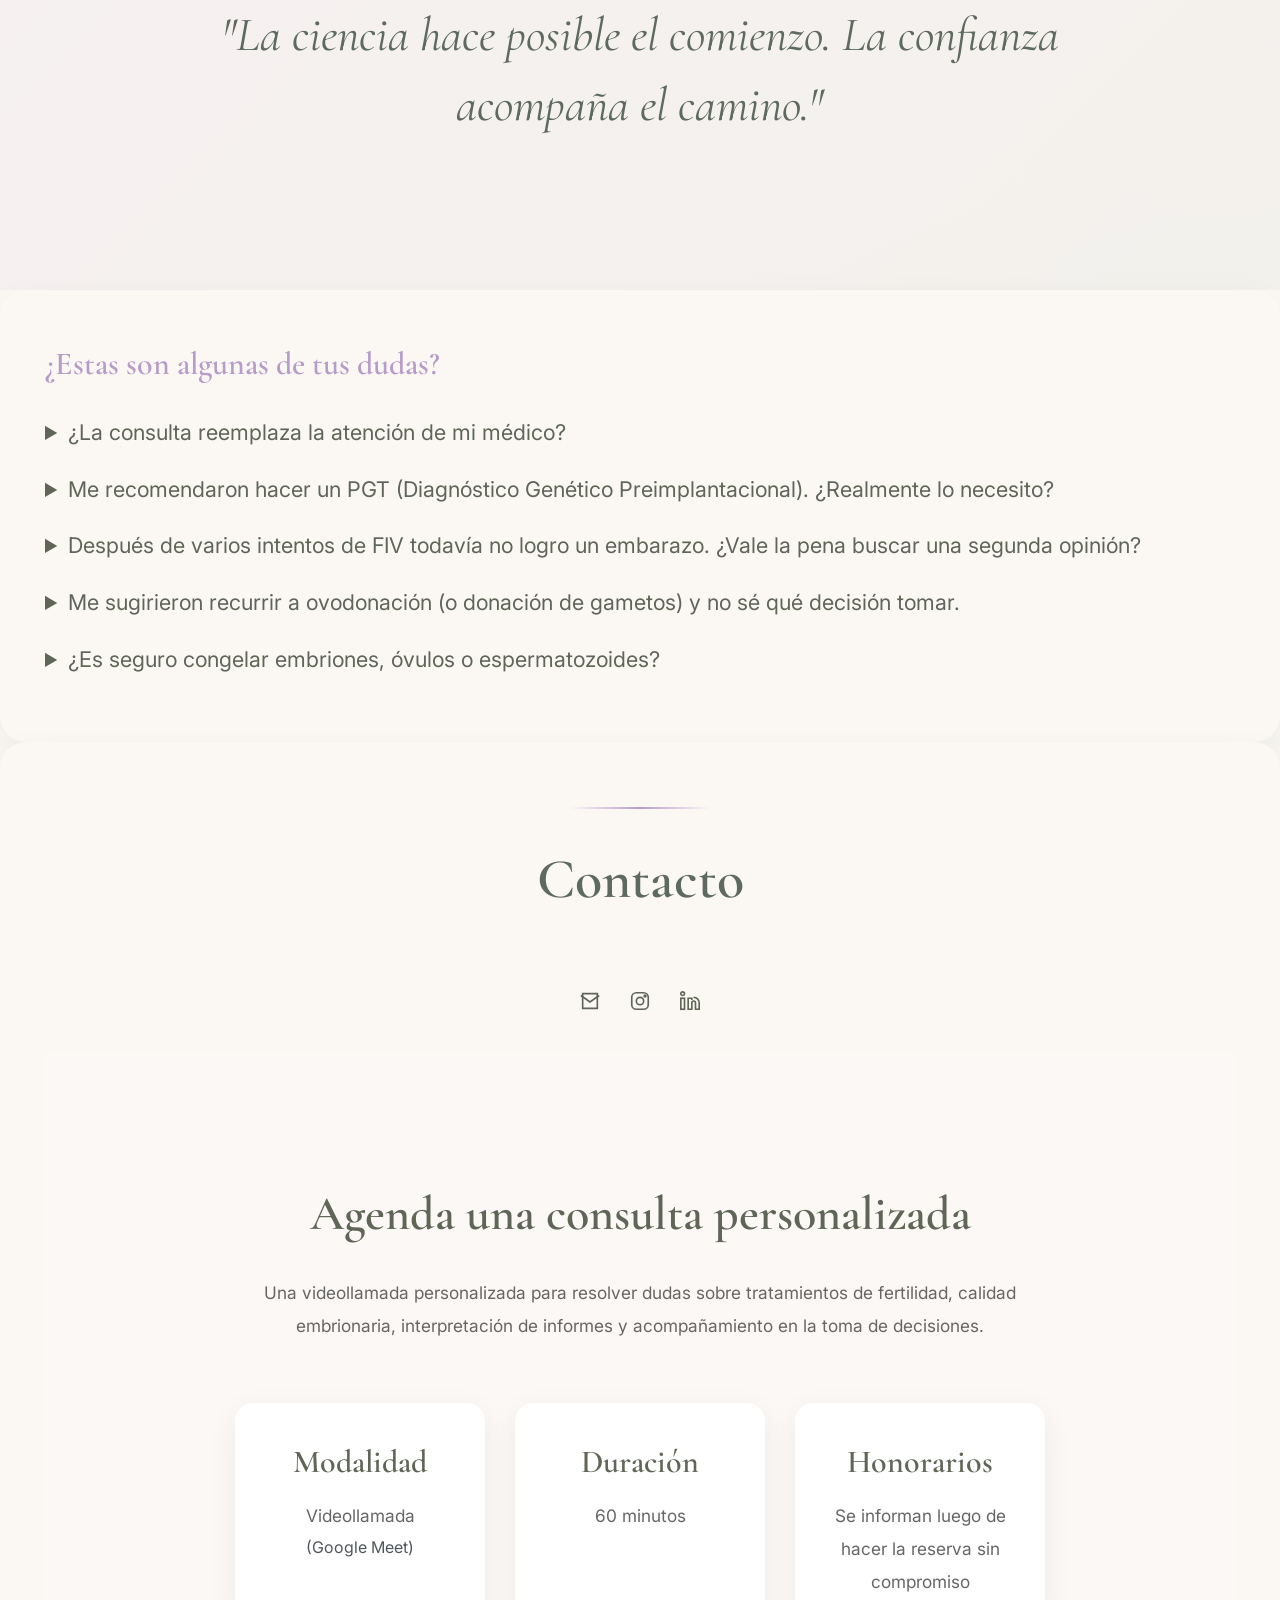
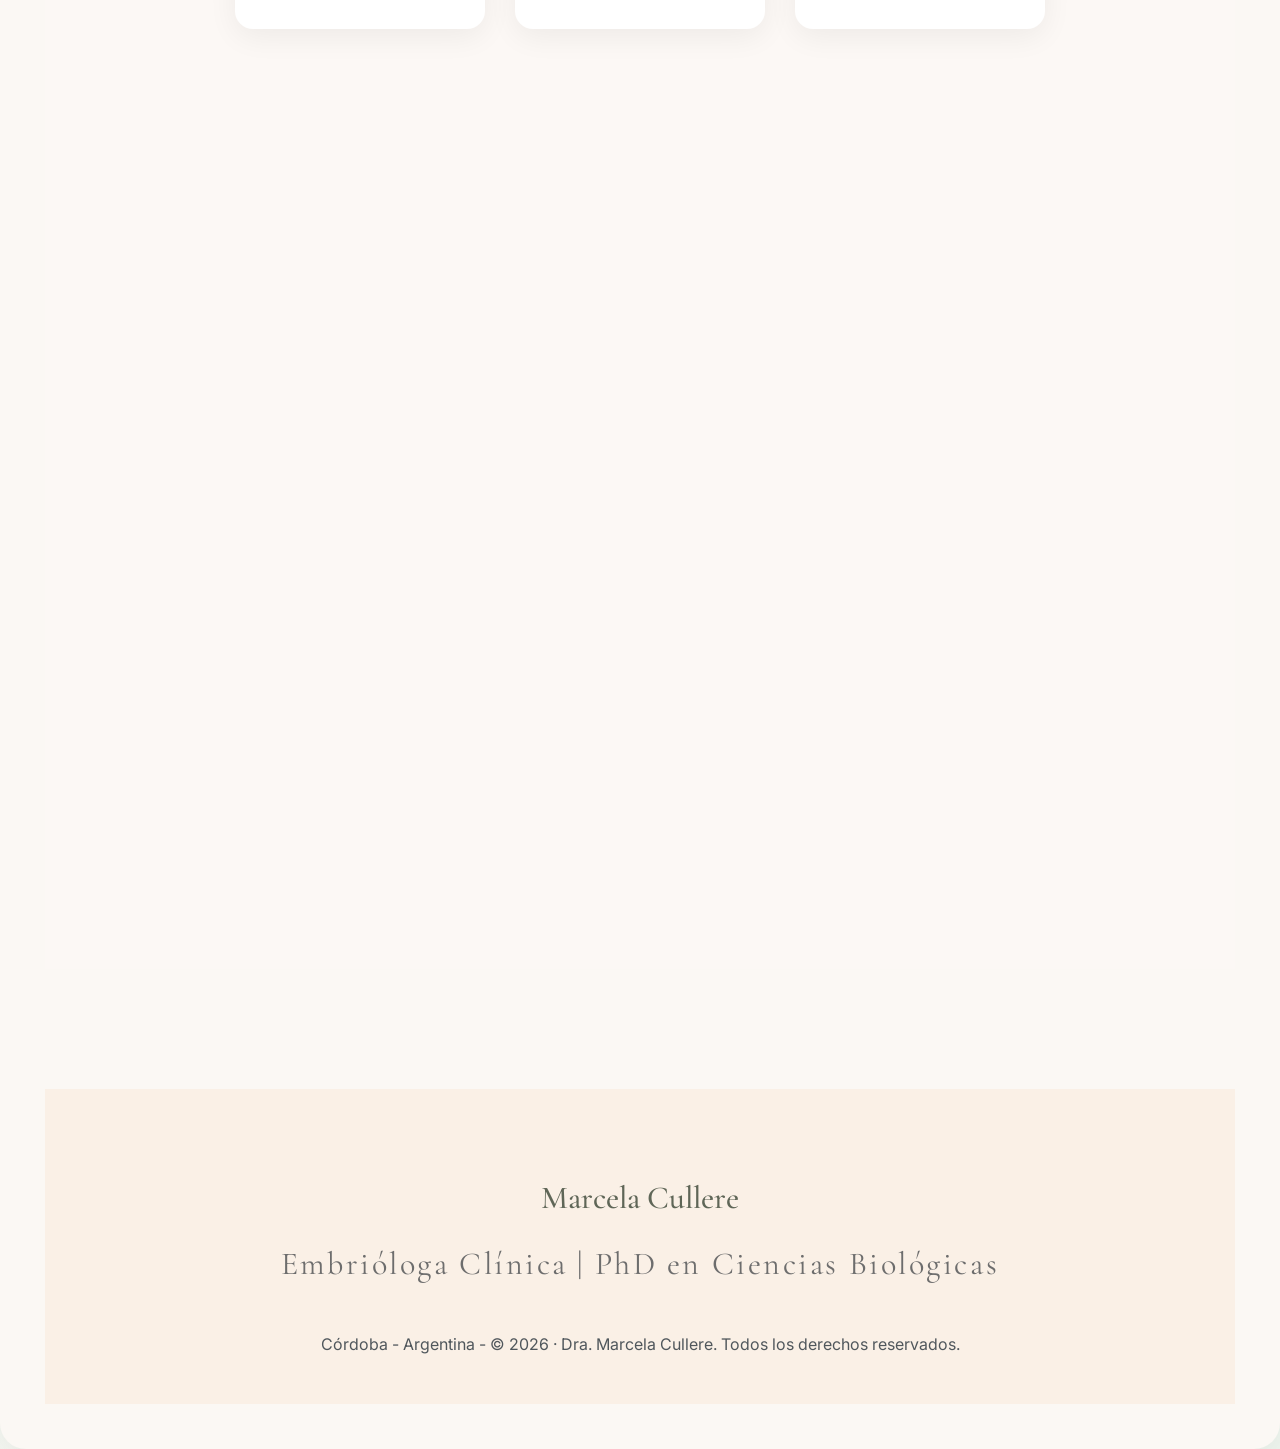
==== commit 4f41d947: "Descripción del cambio" ====
--- a/index.html
+++ b/index.html
@@ -1,66 +1,38 @@
-<head>
 <!DOCTYPE html>
 <html lang="es">
-
-<meta property="og:title" content="Dra. Marcela Cullere">
-
-<meta property="og:description"
-content="Embrióloga Clínica · Dra. en Ciencias Biológicas. Asesoría personalizada en reproducción asistida mediante videollamada.">
-
-<meta property="og:image"
-content="https://embrioconsultas.github.io/marcela-web/img/og-image.jpg">
-
-<meta property="og:url"
-content="https://embrioconsultas.github.io/marcela-web/">
-
-<meta property="og:type"
-content="website">
-
-    <!-- Google Fonts -->
-    ...
-
-    <!-- Open Graph -->
+<head>
+    <meta charset="UTF-8">
+    <meta name="viewport" content="width=device-width, initial-scale=1.0">
+
+    <title>Dra. Marcela Cullere | Embrióloga Clínica</title>
+    <meta name="description" content="Embrióloga Clínica y Doctora en Ciencias Biológicas. Consultas para pacientes, asesoría a centros de fertilidad, docencia e investigación.">
+
+    <!-- Open Graph (Facebook, WhatsApp, LinkedIn) -->
     <meta property="og:title" content="Dra. Marcela Cullere">
-    <meta property="og:description"
-          content="Embrióloga Clínica · Dra. en Ciencias Biológicas. Asesoría personalizada en reproducción asistida mediante videollamada.">
-    <meta property="og:image"
-          content="https://embrioconsultas.github.io/marcela-web/img/og-image.jpg">
-    <meta property="og:url"
-          content="https://embrioconsultas.github.io/marcela-web/">
-    <meta property="og:type"
-          content="website">
+    <meta property="og:description" content="Embrióloga Clínica · Dra. en Ciencias Biológicas. Asesoría personalizada en reproducción asistida mediante videollamada.">
+    <meta property="og:url" content="https://embrioconsultas.github.io/marcela-web/">
+    <meta property="og:type" content="website">
+    <meta property="og:image" content="https://embrioconsultas.github.io/marcela-web/img/og-image.jpg">
+    <meta property="og:image:type" content="image/jpeg">
 
     <!-- Twitter / X -->
     <meta name="twitter:card" content="summary_large_image">
     <meta name="twitter:title" content="Dra. Marcela Cullere">
-    <meta name="twitter:description"
-          content="Embrióloga Clínica · Dra. en Ciencias Biológicas.">
-    <meta name="twitter:image"
-          content="https://embrioconsultas.github.io/marcela-web/img/og-image.jpg">
-
-
-    <meta charset="UTF-8">
-    <meta name="viewport" content="width=device-width, initial-scale=1.0">
-
-    <title>Dra. Marcela Cullere | Embrióloga Clínica</title>
-
-    <meta name="description"
-        content="Embrióloga Clínica y Doctora en Ciencias Biológicas. Consultas para pacientes, asesoría a centros de fertilidad, docencia e investigación.">
-
+    <meta name="twitter:description" content="Embrióloga Clínica · Dra. en Ciencias Biológicas.">
+    <meta name="twitter:image" content="https://embrioconsultas.github.io/marcela-web/img/og-image.jpg">
+
+    <!-- Favicon y Estilos -->
+    <link rel="icon" href="img/logo.png">
     <link rel="stylesheet" href="style.css">
 
-    <link rel="icon" href="img/logo.png">
-
+    <!-- Google Fonts -->
     <link rel="preconnect" href="https://fonts.googleapis.com">
     <link rel="preconnect" href="https://fonts.gstatic.com" crossorigin>
-
-    <link
-        href="https://fonts.googleapis.com/css2?family=Cormorant+Garamond:wght@400;500;600;700&family=Inter:wght@300;400;500;600&display=swap"
-        rel="stylesheet">
-
+    <link href="https://fonts.googleapis.com/css2?family=Cormorant+Garamond:wght@400;500;600;700&family=Inter:wght@300;400;500;600&display=swap" rel="stylesheet">
 </head>
 
 <body>
+
 
 <!-- ================= HERO ================= -->
 
